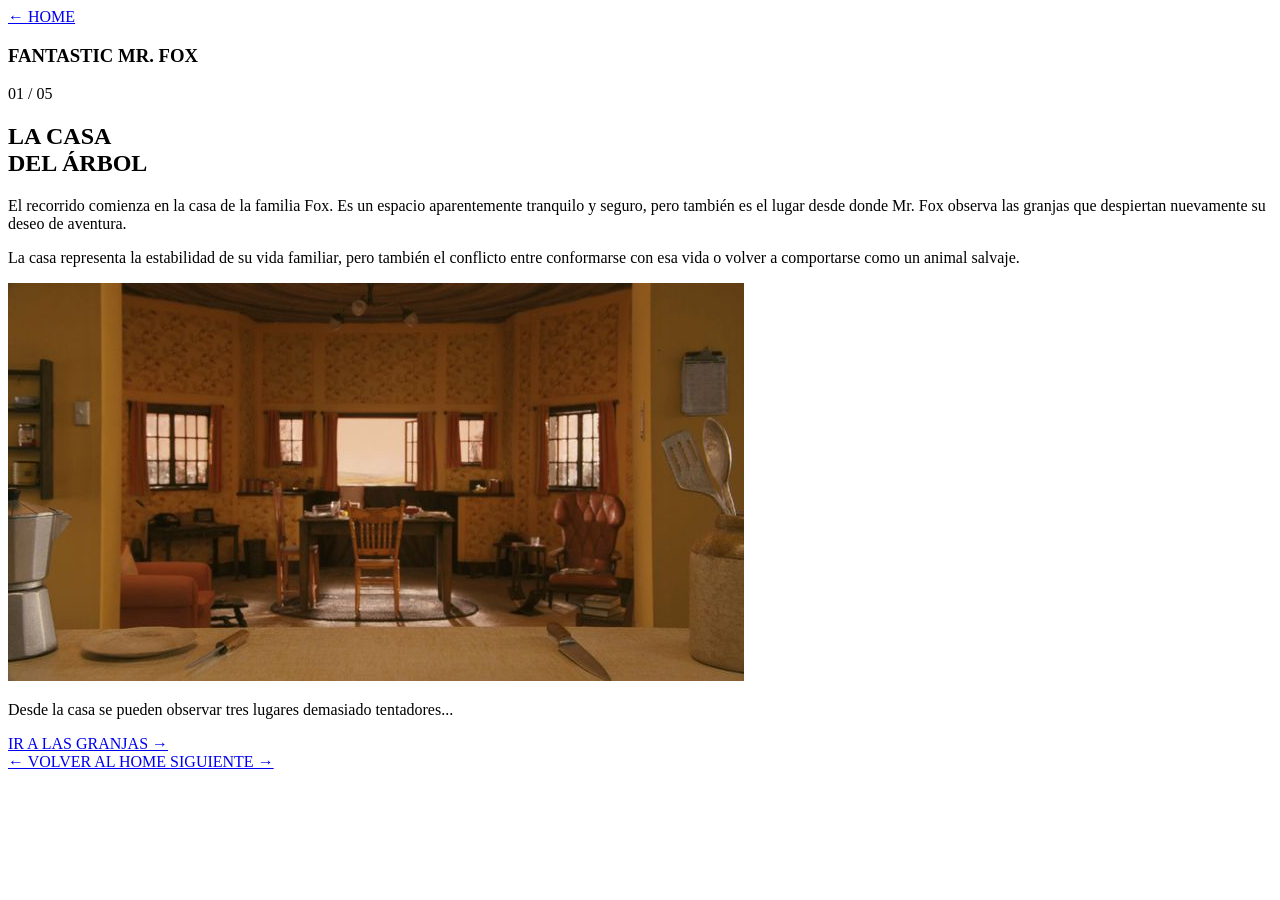
==== casa.html @ f430f0f4 "si" ====
<!DOCTYPE html>
<html lang="es">

<head>
    <meta charset="UTF-8">
    <meta name="viewport" content="width=device-width, initial-scale=1.0">

    <title>Casa del árbol</title>

    <link rel="stylesheet" href="css/style.css">
</head>

<body>

    <header>

        <a class="home" href="index.html">
            ← HOME
        </a>

        <h3>FANTASTIC MR. FOX</h3>

    </header>


    <main>

        <section class="espacio">

            <div class="texto">

                <p class="numero">
                    01 / 05
                </p>

                <h1>
                    LA CASA<br>
                    DEL ÁRBOL
                </h1>

                <p>
                    El recorrido comienza en la casa de la familia Fox.
                    Es un espacio aparentemente tranquilo y seguro,
                    pero también es el lugar desde donde Mr. Fox observa
                    las granjas que despiertan nuevamente su deseo de aventura.
                </p>

                <p>
                    La casa representa la estabilidad de su vida familiar,
                    pero también el conflicto entre conformarse con esa vida
                    o volver a comportarse como un animal salvaje.
                </p>

            </div>


            <div class="imagen-espacio">

                <img src="img/casa.jpg"
                     alt="Casa de Fantastic Mr Fox">

            </div>

        </section>


        <section class="decision">

            <p>
                Desde la casa se pueden observar tres lugares
                demasiado tentadores...
            </p>

            <a class="boton"
               href="granjas.html">

                IR A LAS GRANJAS →

            </a>

        </section>

    </main>


    <nav class="navegacion">

        <a href="index.html">
            ← VOLVER AL HOME
        </a>

        <a href="granjas.html">
            SIGUIENTE →
        </a>

    </nav>

</body>

</html>
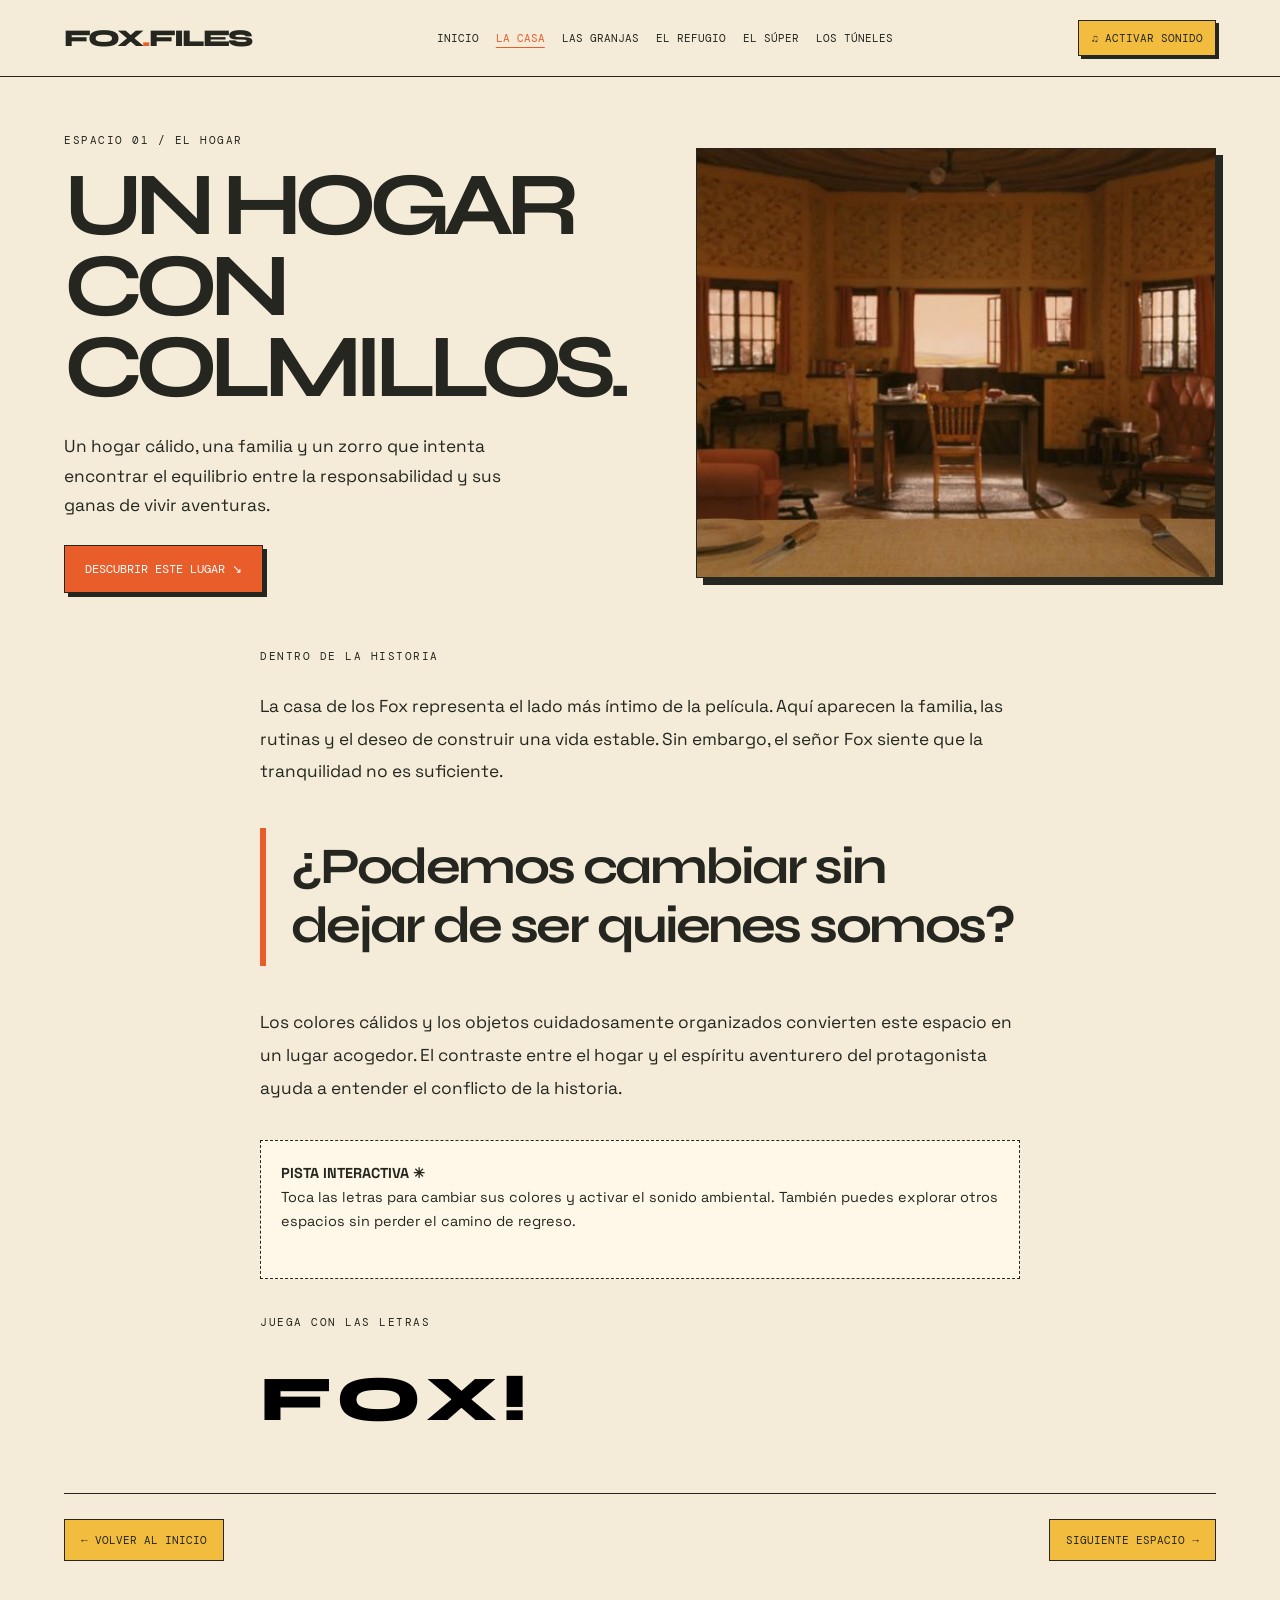
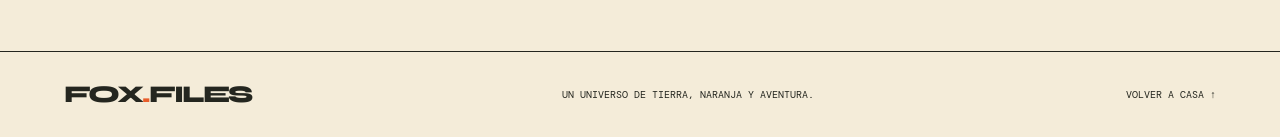
==== commit 66b08511: "nuevo" ====
--- a/casa.html
+++ b/casa.html
@@ -1,100 +1,107 @@
 <!DOCTYPE html>
 <html lang="es">
-
 <head>
     <meta charset="UTF-8">
     <meta name="viewport" content="width=device-width, initial-scale=1.0">
-
-    <title>Casa del árbol</title>
-
-    <link rel="stylesheet" href="css/style.css">
+    <title>La casa — FOX.FILES</title>
+    <link rel="stylesheet" href="css/estilo.css">
 </head>
 
 <body>
+    <header class="navbar">
+        <a href="index.html" class="logo">FOX<span>.</span>FILES</a>
 
-    <header>
+        <nav>
+            <a href="index.html">Inicio</a>
+            <a href="casa.html" class="activo">La casa</a>
+            <a href="granjas.html">Las granjas</a>
+            <a href="refugio.html">El refugio</a>
+            <a href="supermercado.html">El súper</a>
+            <a href="tuneles.html">Los túneles</a>
+        </nav>
 
-        <a class="home" href="index.html">
-            ← HOME
-        </a>
-
-        <h3>FANTASTIC MR. FOX</h3>
-
+        <button class="boton-sonido" id="botonSonido">
+            ♫ ACTIVAR SONIDO
+        </button>
     </header>
 
+    <audio id="musica" src="audio/ambiente.mp3" loop></audio>
 
-    <main>
+    <main class="pagina-espacio">
+        <section class="cabecera-espacio">
+            <div>
+                <p class="etiqueta">ESPACIO 01 / EL HOGAR</p>
 
-        <section class="espacio">
+                <h1>UN HOGAR<br>CON COLMILLOS.</h1>
 
-            <div class="texto">
-
-                <p class="numero">
-                    01 / 05
+                <p class="descripcion">
+                    Un hogar cálido, una familia y un zorro que intenta
+                    encontrar el equilibrio entre la responsabilidad
+                    y sus ganas de vivir aventuras.
                 </p>
 
-                <h1>
-                    LA CASA<br>
-                    DEL ÁRBOL
-                </h1>
-
-                <p>
-                    El recorrido comienza en la casa de la familia Fox.
-                    Es un espacio aparentemente tranquilo y seguro,
-                    pero también es el lugar desde donde Mr. Fox observa
-                    las granjas que despiertan nuevamente su deseo de aventura.
-                </p>
-
-                <p>
-                    La casa representa la estabilidad de su vida familiar,
-                    pero también el conflicto entre conformarse con esa vida
-                    o volver a comportarse como un animal salvaje.
-                </p>
-
+                <a href="#contenido" class="boton-principal">
+                    DESCUBRIR ESTE LUGAR ↘
+                </a>
             </div>
 
+            <div class="imagen-espacio marco">
+                <img src="img/casa.jpg" alt="La casa de los Fox">
+            </div>
+        </section>
 
-            <div class="imagen-espacio">
+        <section id="contenido" class="texto-espacio">
+            <p class="etiqueta">DENTRO DE LA HISTORIA</p>
 
-                <img src="img/casa.jpg"
-                     alt="Casa de Fantastic Mr Fox">
+            <p>
+                La casa de los Fox representa el lado más íntimo de la
+                película. Aquí aparecen la familia, las rutinas y el
+                deseo de construir una vida estable. Sin embargo,
+                el señor Fox siente que la tranquilidad no es suficiente.
+            </p>
 
+            <blockquote class="cita">
+                ¿Podemos cambiar sin dejar de ser quienes somos?
+            </blockquote>
+
+            <p>
+                Los colores cálidos y los objetos cuidadosamente
+                organizados convierten este espacio en un lugar acogedor.
+                El contraste entre el hogar y el espíritu aventurero del
+                protagonista ayuda a entender el conflicto de la historia.
+            </p>
+
+            <div class="nota">
+                <strong>PISTA INTERACTIVA ✳</strong>
+                <p>
+                    Toca las letras para cambiar sus colores y activar
+                    el sonido ambiental. También puedes explorar otros
+                    espacios sin perder el camino de regreso.
+                </p>
             </div>
 
+            <p class="etiqueta">JUEGA CON LAS LETRAS</p>
+
+            <div class="letras-interactivas">
+                <button type="button">F</button>
+                <button type="button">O</button>
+                <button type="button">X</button>
+                <button type="button">!</button>
+            </div>
         </section>
 
-
-        <section class="decision">
-
-            <p>
-                Desde la casa se pueden observar tres lugares
-                demasiado tentadores...
-            </p>
-
-            <a class="boton"
-               href="granjas.html">
-
-                IR A LAS GRANJAS →
-
-            </a>
-
-        </section>
-
+        <nav class="navegacion-espacios">
+            <a href="index.html">← Volver al inicio</a>
+            <a href="granjas.html">Siguiente espacio →</a>
+        </nav>
     </main>
 
+    <footer class="pie">
+        <a href="index.html" class="logo">FOX<span>.</span>FILES</a>
+        <p>Un universo de tierra, naranja y aventura.</p>
+        <a href="index.html">VOLVER A CASA ↑</a>
+    </footer>
 
-    <nav class="navegacion">
-
-        <a href="index.html">
-            ← VOLVER AL HOME
-        </a>
-
-        <a href="granjas.html">
-            SIGUIENTE →
-        </a>
-
-    </nav>
-
+    <script src="js/interacciones.js"></script>
 </body>
-
 </html>
--- a/css/estilo.css
+++ b/css/estilo.css
@@ -0,0 +1,593 @@
+@import url('https://fonts.googleapis.com/css2?family=DM+Mono:wght@400;500&family=Space+Grotesk:wght@400;500;600;700&family=Syne:wght@500;600;700;800&display=swap');
+
+:root {
+    --crema: #f4ecd9;
+    --papel: #fff8e9;
+    --negro: #24261f;
+    --naranja: #e85d2a;
+    --rojo: #b93726;
+    --mostaza: #f2bd3f;
+    --verde: #687a45;
+    --azul: #6b8990;
+}
+
+* {
+    box-sizing: border-box;
+    margin: 0;
+    padding: 0;
+}
+
+html {
+    scroll-behavior: smooth;
+}
+
+body {
+    background: var(--crema);
+    color: var(--negro);
+    font-family: 'Space Grotesk', sans-serif;
+}
+
+a {
+    color: inherit;
+    text-decoration: none;
+}
+
+img {
+    width: 100%;
+    height: 100%;
+    object-fit: cover;
+    display: block;
+}
+
+button {
+    font-family: inherit;
+}
+
+.navbar {
+    display: flex;
+    align-items: center;
+    justify-content: space-between;
+    gap: 20px;
+    flex-wrap: wrap;
+    padding: 20px 5%;
+    border-bottom: 1px solid var(--negro);
+}
+
+.logo {
+    font-family: 'Syne', sans-serif;
+    font-weight: 800;
+    font-size: 1.5rem;
+    letter-spacing: -2px;
+}
+
+.logo span {
+    color: var(--naranja);
+}
+
+.navbar nav {
+    display: flex;
+    flex-wrap: wrap;
+    gap: 17px;
+}
+
+.navbar nav a {
+    font-family: 'DM Mono', monospace;
+    font-size: 0.68rem;
+    text-transform: uppercase;
+    transition: color 0.2s;
+}
+
+.navbar nav a:hover,
+.navbar nav a.activo {
+    color: var(--naranja);
+    text-decoration: underline;
+    text-underline-offset: 5px;
+}
+
+.boton-sonido {
+    background: var(--mostaza);
+    color: var(--negro);
+    border: 1px solid var(--negro);
+    padding: 10px 12px;
+    font-family: 'DM Mono', monospace;
+    font-size: 0.68rem;
+    cursor: pointer;
+    box-shadow: 3px 3px 0 var(--negro);
+}
+
+.boton-sonido:hover {
+    background: var(--naranja);
+    color: white;
+}
+
+.portada {
+    max-width: 1400px;
+    min-height: 680px;
+    padding: 65px 5%;
+    margin: auto;
+    display: grid;
+    grid-template-columns: 1.1fr 0.9fr;
+    align-items: center;
+    gap: 50px;
+}
+
+.etiqueta {
+    font-family: 'DM Mono', monospace;
+    font-size: 0.68rem;
+    letter-spacing: 1.5px;
+    line-height: 1.6;
+    text-transform: uppercase;
+    margin-bottom: 16px;
+}
+
+.titulo-gigante {
+    font-family: 'Syne', sans-serif;
+    font-size: clamp(4rem, 9vw, 8.5rem);
+    font-weight: 800;
+    letter-spacing: -0.105em;
+    line-height: 0.88;
+    margin-bottom: 30px;
+}
+
+.letra {
+    display: inline-block;
+    cursor: pointer;
+    transition: color 0.2s, transform 0.2s;
+}
+
+.letra:nth-child(3n + 1) {
+    color: var(--naranja);
+}
+
+.letra:nth-child(3n + 2) {
+    color: var(--verde);
+}
+
+.letra:nth-child(3n) {
+    color: var(--negro);
+}
+
+.letra:hover,
+.letra.activa {
+    color: var(--azul);
+    transform: translateY(-8px) rotate(-7deg);
+}
+
+.segunda-linea {
+    color: var(--negro);
+    letter-spacing: -0.09em;
+}
+
+.descripcion {
+    font-size: 1.08rem;
+    line-height: 1.7;
+    max-width: 490px;
+    margin-bottom: 25px;
+}
+
+.boton-principal {
+    display: inline-block;
+    background: var(--naranja);
+    color: white;
+    border: 1px solid var(--negro);
+    padding: 15px 20px;
+    font-family: 'DM Mono', monospace;
+    font-size: 0.75rem;
+    box-shadow: 4px 4px 0 var(--negro);
+    transition: transform 0.2s, box-shadow 0.2s;
+}
+
+.boton-principal:hover {
+    transform: translate(3px, 3px);
+    box-shadow: 1px 1px 0 var(--negro);
+}
+
+.instruccion {
+    font-family: 'DM Mono', monospace;
+    font-size: 0.68rem;
+    margin-top: 25px;
+    color: var(--verde);
+}
+
+.marco {
+    border: 1px solid var(--negro);
+    box-shadow: 7px 7px 0 var(--negro);
+}
+
+.portada-imagen {
+    position: relative;
+    height: 500px;
+    background: var(--naranja);
+    overflow: hidden;
+    transform: rotate(1deg);
+}
+
+.portada-imagen img {
+    transition: transform 0.5s;
+}
+
+.portada-imagen:hover img {
+    transform: scale(1.04);
+}
+
+.sello {
+    position: absolute;
+    top: 18px;
+    right: 18px;
+    background: var(--mostaza);
+    border: 1px solid var(--negro);
+    padding: 12px;
+    text-align: center;
+    font-family: 'DM Mono', monospace;
+    font-size: 0.65rem;
+    line-height: 1.5;
+    transform: rotate(5deg);
+}
+
+.texto-imagen {
+    position: absolute;
+    bottom: 15px;
+    left: 15px;
+    background: var(--papel);
+    padding: 10px;
+    font-family: 'DM Mono', monospace;
+    font-size: 0.65rem;
+}
+
+.franja {
+    padding: 17px 0;
+    overflow: hidden;
+    white-space: nowrap;
+    text-align: center;
+    background: var(--mostaza);
+    border-top: 1px solid var(--negro);
+    border-bottom: 1px solid var(--negro);
+    font-family: 'Syne', sans-serif;
+    font-weight: 800;
+    letter-spacing: 2px;
+}
+
+.seccion-espacios {
+    max-width: 1400px;
+    margin: auto;
+    padding: 90px 5%;
+}
+
+.encabezado-seccion {
+    display: flex;
+    align-items: end;
+    justify-content: space-between;
+    gap: 30px;
+    margin-bottom: 35px;
+}
+
+.encabezado-seccion h2,
+.frase-final h2 {
+    font-family: 'Syne', sans-serif;
+    font-size: clamp(3rem, 6vw, 5.5rem);
+    line-height: 0.95;
+    letter-spacing: -0.08em;
+}
+
+.texto-lateral {
+    max-width: 330px;
+    font-size: 0.95rem;
+    line-height: 1.7;
+}
+
+.rejilla {
+    display: grid;
+    grid-template-columns: repeat(3, minmax(0, 1fr));
+    gap: 22px;
+}
+
+.tarjeta {
+    display: flex;
+    flex-direction: column;
+    background: var(--papel);
+    border: 1px solid var(--negro);
+    min-width: 0;
+    transition: transform 0.2s, box-shadow 0.2s;
+}
+
+.tarjeta:hover {
+    transform: translate(-4px, -4px);
+    box-shadow: 5px 5px 0 var(--negro);
+}
+
+.tarjeta-imagen {
+    height: 240px;
+    position: relative;
+    overflow: hidden;
+    background: var(--verde);
+    border-bottom: 1px solid var(--negro);
+}
+
+.tarjeta-imagen img {
+    transition: transform 0.4s;
+}
+
+.tarjeta:hover .tarjeta-imagen img {
+    transform: scale(1.05);
+}
+
+.numero {
+    position: absolute;
+    top: 12px;
+    left: 12px;
+    background: var(--mostaza);
+    border: 1px solid var(--negro);
+    padding: 7px 10px;
+    font-family: 'DM Mono', monospace;
+    font-size: 0.75rem;
+}
+
+.tarjeta-contenido {
+    padding: 22px;
+    flex: 1;
+}
+
+.tarjeta-contenido .etiqueta {
+    color: var(--verde);
+    margin-bottom: 9px;
+}
+
+.tarjeta-contenido h3,
+.tarjeta-final h3 {
+    font-family: 'Syne', sans-serif;
+    font-size: 2rem;
+    letter-spacing: -1.5px;
+    margin-bottom: 12px;
+}
+
+.tarjeta-contenido > p:not(.etiqueta),
+.tarjeta-final > p:not(.etiqueta) {
+    font-size: 0.9rem;
+    line-height: 1.6;
+    margin-bottom: 22px;
+}
+
+.enlace-tarjeta {
+    display: inline-block;
+    padding-bottom: 5px;
+    border-bottom: 1px solid var(--negro);
+    font-family: 'DM Mono', monospace;
+    font-size: 0.7rem;
+}
+
+.enlace-tarjeta:hover {
+    color: var(--naranja);
+    border-color: var(--naranja);
+}
+
+.tarjeta-final {
+    background: var(--verde);
+    color: var(--papel);
+    padding: 28px;
+    justify-content: center;
+    min-height: 300px;
+}
+
+.tarjeta-final .estrella {
+    font-size: 3rem;
+    color: var(--mostaza);
+    margin-bottom: 25px;
+}
+
+.tarjeta-final .enlace-tarjeta {
+    border-color: var(--papel);
+    align-self: flex-start;
+}
+
+.frase-final {
+    background: var(--naranja);
+    color: white;
+    text-align: center;
+    padding: 100px 5%;
+}
+
+.frase-final h2 {
+    margin-bottom: 25px;
+}
+
+.frase-final > p:last-child {
+    max-width: 480px;
+    margin: auto;
+    line-height: 1.7;
+}
+
+.pie {
+    display: flex;
+    justify-content: space-between;
+    align-items: center;
+    flex-wrap: wrap;
+    gap: 20px;
+    padding: 28px 5%;
+    border-top: 1px solid var(--negro);
+}
+
+.pie p,
+.pie > a:last-child {
+    font-family: 'DM Mono', monospace;
+    font-size: 0.65rem;
+    text-transform: uppercase;
+}
+
+.pagina-espacio {
+    max-width: 1400px;
+    padding: 55px 5% 90px;
+    margin: auto;
+}
+
+.cabecera-espacio {
+    display: grid;
+    grid-template-columns: 1fr 0.9fr;
+    align-items: center;
+    gap: 55px;
+    margin-bottom: 55px;
+}
+
+.cabecera-espacio h1 {
+    font-family: 'Syne', sans-serif;
+    font-size: clamp(3.5rem, 7vw, 7rem);
+    line-height: 0.9;
+    letter-spacing: -0.09em;
+    margin-bottom: 25px;
+}
+
+.imagen-espacio {
+    height: 430px;
+    border: 1px solid var(--negro);
+    box-shadow: 7px 7px 0 var(--negro);
+    background: var(--mostaza);
+}
+
+.texto-espacio {
+    max-width: 760px;
+    margin: auto;
+    font-size: 1.08rem;
+    line-height: 1.9;
+}
+
+.texto-espacio p {
+    margin-bottom: 24px;
+}
+
+.cita {
+    font-family: 'Syne', sans-serif;
+    font-size: clamp(1.8rem, 4vw, 3.2rem);
+    font-weight: 700;
+    line-height: 1.15;
+    letter-spacing: -0.05em;
+    border-left: 6px solid var(--naranja);
+    padding: 10px 0 10px 25px;
+    margin: 40px 0;
+}
+
+.nota {
+    padding: 20px;
+    border: 1px dashed var(--negro);
+    background: var(--papel);
+    margin: 35px 0;
+    font-size: 0.9rem;
+    line-height: 1.7;
+}
+
+.letras-interactivas {
+    display: flex;
+    flex-wrap: wrap;
+    gap: 4px;
+    margin: 30px 0;
+}
+
+.letras-interactivas button {
+    border: none;
+    background: transparent;
+    font-family: 'Syne', sans-serif;
+    font-size: clamp(2rem, 6vw, 4rem);
+    font-weight: 800;
+    cursor: pointer;
+    transition: color 0.2s, transform 0.2s;
+}
+
+.letras-interactivas button:hover,
+.letras-interactivas button.activa {
+    color: var(--naranja);
+    transform: translateY(-7px) rotate(-5deg);
+}
+
+.navegacion-espacios {
+    display: flex;
+    justify-content: space-between;
+    gap: 15px;
+    flex-wrap: wrap;
+    border-top: 1px solid var(--negro);
+    padding-top: 25px;
+    margin-top: 55px;
+}
+
+.navegacion-espacios a {
+    padding: 13px 16px;
+    border: 1px solid var(--negro);
+    background: var(--mostaza);
+    font-family: 'DM Mono', monospace;
+    font-size: 0.7rem;
+    text-transform: uppercase;
+}
+
+.navegacion-espacios a:hover {
+    background: var(--naranja);
+    color: white;
+}
+
+@media (max-width: 900px) {
+    .navbar {
+        align-items: flex-start;
+    }
+
+    .navbar nav {
+        order: 3;
+        width: 100%;
+    }
+
+    .portada {
+        grid-template-columns: 1fr;
+        padding-top: 45px;
+    }
+
+    .portada-imagen {
+        height: 400px;
+    }
+
+    .rejilla {
+        grid-template-columns: repeat(2, minmax(0, 1fr));
+    }
+
+    .cabecera-espacio {
+        grid-template-columns: 1fr;
+    }
+}
+
+@media (max-width: 560px) {
+    .navbar nav {
+        gap: 12px;
+    }
+
+    .portada {
+        gap: 35px;
+    }
+
+    .titulo-gigante {
+        font-size: clamp(3.5rem, 16vw, 5.5rem);
+    }
+
+    .portada-imagen {
+        height: 330px;
+    }
+
+    .encabezado-seccion {
+        align-items: flex-start;
+        flex-direction: column;
+    }
+
+    .rejilla {
+        grid-template-columns: 1fr;
+    }
+
+    .tarjeta-imagen {
+        height: 260px;
+    }
+
+    .frase-final {
+        padding: 75px 6%;
+    }
+
+    .pie {
+        align-items: flex-start;
+        flex-direction: column;
+    }
+
+    .imagen-espacio {
+        height: 300px;
+    }
+}
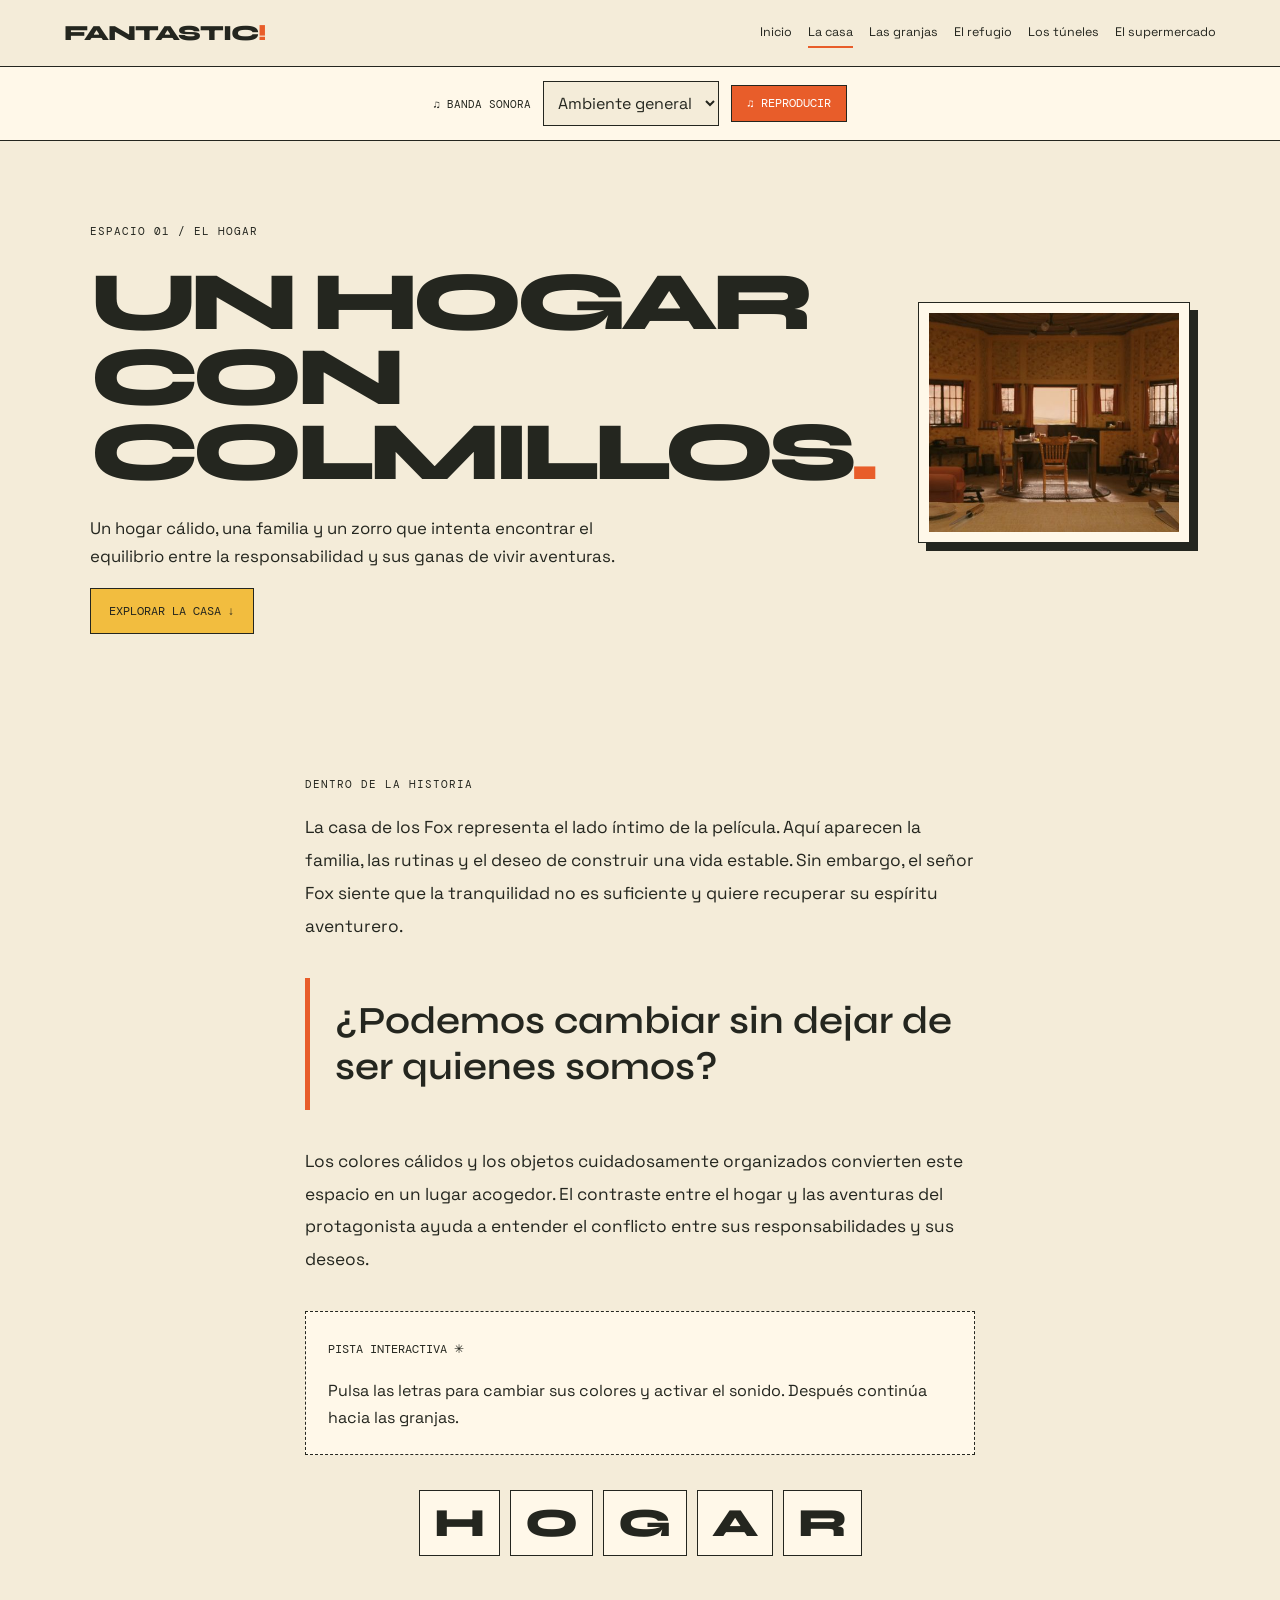
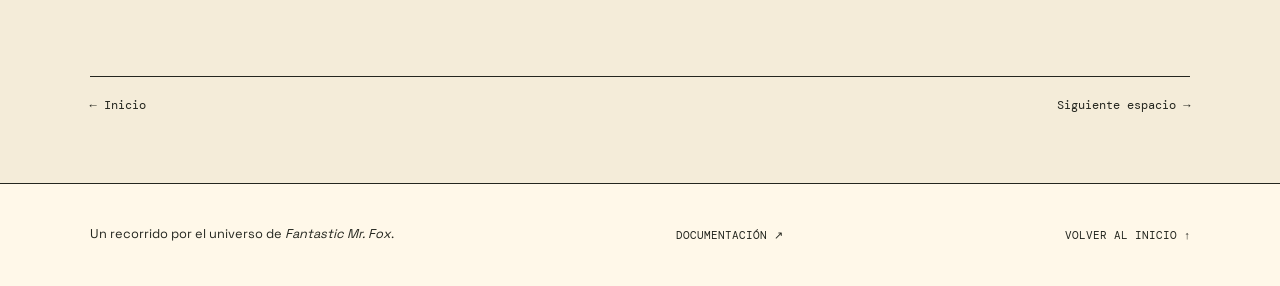
==== commit 07196ea6: "c" ====
--- a/casa.html
+++ b/casa.html
@@ -1,107 +1,101 @@
 <!DOCTYPE html>
 <html lang="es">
 <head>
-    <meta charset="UTF-8">
-    <meta name="viewport" content="width=device-width, initial-scale=1.0">
-    <title>La casa — FOX.FILES</title>
-    <link rel="stylesheet" href="css/estilo.css">
+  <meta charset="UTF-8">
+  <meta name="viewport" content="width=device-width, initial-scale=1">
+  <title>La casa | Fantastic Mr. Fox</title>
+  <link rel="stylesheet" href="css/estilo.css">
 </head>
+<body data-espacio="casa">
 
-<body>
-    <header class="navbar">
-        <a href="index.html" class="logo">FOX<span>.</span>FILES</a>
+<header class="navbar">
+  <a class="logo" href="index.html">FANTASTIC<span>!</span></a>
+  <nav>
+    <a href="index.html">Inicio</a>
+    <a class="activo" href="casa.html">La casa</a>
+    <a href="granjas.html">Las granjas</a>
+    <a href="refugio.html">El refugio</a>
+    <a href="tuneles.html">Los túneles</a>
+    <a href="supermercado.html">El supermercado</a>
+  </nav>
+</header>
 
-        <nav>
-            <a href="index.html">Inicio</a>
-            <a href="casa.html" class="activo">La casa</a>
-            <a href="granjas.html">Las granjas</a>
-            <a href="refugio.html">El refugio</a>
-            <a href="supermercado.html">El súper</a>
-            <a href="tuneles.html">Los túneles</a>
-        </nav>
+<section class="reproductor">
+  <span>♫ BANDA SONORA</span>
+  <select id="selectorCancion">
+    <option value="audio/ambiente.mp3">Ambiente general</option>
+    <option value="audio/casa.mp3">La casa</option>
+    <option value="audio/granjas.mp3">Las granjas</option>
+    <option value="audio/tuneles.mp3">Los túneles</option>
+    <option value="audio/supermercado.mp3">El supermercado</option>
+  </select>
+  <button id="botonSonido" class="boton-sonido">♫ REPRODUCIR</button>
+</section>
 
-        <button class="boton-sonido" id="botonSonido">
-            ♫ ACTIVAR SONIDO
-        </button>
-    </header>
+<audio id="musica" preload="none" loop></audio>
 
-    <audio id="musica" src="audio/ambiente.mp3" loop></audio>
+<main class="pagina-espacio">
+  <section class="cabecera-espacio">
+    <div>
+      <p class="etiqueta">ESPACIO 01 / EL HOGAR</p>
+      <h1>UN HOGAR<br>CON COLMILLOS<span class="acento">.</span></h1>
+      <p class="descripcion">
+        Un hogar cálido, una familia y un zorro que intenta encontrar
+        el equilibrio entre la responsabilidad y sus ganas de vivir aventuras.
+      </p>
+      <a href="#contenido" class="boton-principal">EXPLORAR LA CASA ↓</a>
+    </div>
+    <div class="marco">
+      <img src="img/casa.jpg" alt="La casa de los Fox">
+    </div>
+  </section>
 
-    <main class="pagina-espacio">
-        <section class="cabecera-espacio">
-            <div>
-                <p class="etiqueta">ESPACIO 01 / EL HOGAR</p>
+  <section class="texto-espacio section-wrap" id="contenido">
+    <p class="etiqueta">DENTRO DE LA HISTORIA</p>
+    <p>
+      La casa de los Fox representa el lado íntimo de la película.
+      Aquí aparecen la familia, las rutinas y el deseo de construir
+      una vida estable. Sin embargo, el señor Fox siente que la tranquilidad
+      no es suficiente y quiere recuperar su espíritu aventurero.
+    </p>
 
-                <h1>UN HOGAR<br>CON COLMILLOS.</h1>
+    <blockquote class="cita">
+      ¿Podemos cambiar sin dejar de ser quienes somos?
+    </blockquote>
 
-                <p class="descripcion">
-                    Un hogar cálido, una familia y un zorro que intenta
-                    encontrar el equilibrio entre la responsabilidad
-                    y sus ganas de vivir aventuras.
-                </p>
+    <p>
+      Los colores cálidos y los objetos cuidadosamente organizados
+      convierten este espacio en un lugar acogedor. El contraste entre
+      el hogar y las aventuras del protagonista ayuda a entender el conflicto
+      entre sus responsabilidades y sus deseos.
+    </p>
 
-                <a href="#contenido" class="boton-principal">
-                    DESCUBRIR ESTE LUGAR ↘
-                </a>
-            </div>
+    <div class="nota">
+      <strong>PISTA INTERACTIVA ✳</strong>
+      <p>
+        Pulsa las letras para cambiar sus colores y activar el sonido.
+        Después continúa hacia las granjas.
+      </p>
+    </div>
 
-            <div class="imagen-espacio marco">
-                <img src="img/casa.jpg" alt="La casa de los Fox">
-            </div>
-        </section>
+    <div class="letras-interactivas">
+      <button>H</button><button>O</button><button>G</button><button>A</button><button>R</button>
+    </div>
+  </section>
 
-        <section id="contenido" class="texto-espacio">
-            <p class="etiqueta">DENTRO DE LA HISTORIA</p>
+  <nav class="navegacion-espacios">
+    <a href="index.html">← Inicio</a>
+    <a href="granjas.html">Siguiente espacio →</a>
+  </nav>
+</main>
 
-            <p>
-                La casa de los Fox representa el lado más íntimo de la
-                película. Aquí aparecen la familia, las rutinas y el
-                deseo de construir una vida estable. Sin embargo,
-                el señor Fox siente que la tranquilidad no es suficiente.
-            </p>
+<footer class="pie">
+  <p>Un recorrido por el universo de <em>Fantastic Mr. Fox</em>.</p>
+  <a href="documentos.md">DOCUMENTACIÓN ↗</a>
+  <a href="index.html">VOLVER AL INICIO ↑</a>
+</footer>
 
-            <blockquote class="cita">
-                ¿Podemos cambiar sin dejar de ser quienes somos?
-            </blockquote>
-
-            <p>
-                Los colores cálidos y los objetos cuidadosamente
-                organizados convierten este espacio en un lugar acogedor.
-                El contraste entre el hogar y el espíritu aventurero del
-                protagonista ayuda a entender el conflicto de la historia.
-            </p>
-
-            <div class="nota">
-                <strong>PISTA INTERACTIVA ✳</strong>
-                <p>
-                    Toca las letras para cambiar sus colores y activar
-                    el sonido ambiental. También puedes explorar otros
-                    espacios sin perder el camino de regreso.
-                </p>
-            </div>
-
-            <p class="etiqueta">JUEGA CON LAS LETRAS</p>
-
-            <div class="letras-interactivas">
-                <button type="button">F</button>
-                <button type="button">O</button>
-                <button type="button">X</button>
-                <button type="button">!</button>
-            </div>
-        </section>
-
-        <nav class="navegacion-espacios">
-            <a href="index.html">← Volver al inicio</a>
-            <a href="granjas.html">Siguiente espacio →</a>
-        </nav>
-    </main>
-
-    <footer class="pie">
-        <a href="index.html" class="logo">FOX<span>.</span>FILES</a>
-        <p>Un universo de tierra, naranja y aventura.</p>
-        <a href="index.html">VOLVER A CASA ↑</a>
-    </footer>
-
-    <script src="js/interacciones.js"></script>
+<script src="interacciones.js"></script>
 </body>
 </html>
+
--- a/css/estilo.css
+++ b/css/estilo.css
@@ -1,593 +1,530 @@
 @import url('https://fonts.googleapis.com/css2?family=DM+Mono:wght@400;500&family=Space+Grotesk:wght@400;500;600;700&family=Syne:wght@500;600;700;800&display=swap');
 
 :root {
-    --crema: #f4ecd9;
-    --papel: #fff8e9;
-    --negro: #24261f;
-    --naranja: #e85d2a;
-    --rojo: #b93726;
-    --mostaza: #f2bd3f;
-    --verde: #687a45;
-    --azul: #6b8990;
+  --crema: #f4ecd9;
+  --papel: #fff8e9;
+  --negro: #24261f;
+  --naranja: #e85d2a;
+  --rojo: #b93726;
+  --mostaza: #f2bd3f;
+  --oliva: #687a45;
+  --azul: #6b8990;
 }
 
 * {
-    box-sizing: border-box;
-    margin: 0;
-    padding: 0;
+  box-sizing: border-box;
 }
 
 html {
-    scroll-behavior: smooth;
+  scroll-behavior: smooth;
 }
 
 body {
-    background: var(--crema);
-    color: var(--negro);
-    font-family: 'Space Grotesk', sans-serif;
+  margin: 0;
+  background: var(--crema);
+  color: var(--negro);
+  font-family: "Space Grotesk", sans-serif;
 }
 
 a {
-    color: inherit;
-    text-decoration: none;
+  color: inherit;
+  text-decoration: none;
 }
 
 img {
-    width: 100%;
-    height: 100%;
-    object-fit: cover;
-    display: block;
-}
-
-button {
-    font-family: inherit;
+  display: block;
+  width: 100%;
+  height: auto;
+}
+
+button,
+select {
+  font: inherit;
 }
 
 .navbar {
-    display: flex;
-    align-items: center;
-    justify-content: space-between;
-    gap: 20px;
-    flex-wrap: wrap;
-    padding: 20px 5%;
-    border-bottom: 1px solid var(--negro);
+  display: flex;
+  align-items: center;
+  justify-content: space-between;
+  flex-wrap: wrap;
+  gap: 20px;
+  padding: 18px 5%;
+  border-bottom: 1px solid var(--negro);
 }
 
 .logo {
-    font-family: 'Syne', sans-serif;
-    font-weight: 800;
-    font-size: 1.5rem;
-    letter-spacing: -2px;
-}
-
-.logo span {
-    color: var(--naranja);
+  font-family: "Syne", sans-serif;
+  font-size: 1.35rem;
+  font-weight: 800;
+  letter-spacing: -1px;
+  white-space: nowrap;
+}
+
+.logo span,
+.acento,
+.punto {
+  color: var(--naranja);
 }
 
 .navbar nav {
-    display: flex;
-    flex-wrap: wrap;
-    gap: 17px;
+  display: flex;
+  flex-wrap: wrap;
+  gap: 8px 16px;
 }
 
 .navbar nav a {
-    font-family: 'DM Mono', monospace;
-    font-size: 0.68rem;
-    text-transform: uppercase;
-    transition: color 0.2s;
+  font-size: .78rem;
+  padding: 6px 0;
+  border-bottom: 2px solid transparent;
 }
 
 .navbar nav a:hover,
 .navbar nav a.activo {
-    color: var(--naranja);
-    text-decoration: underline;
-    text-underline-offset: 5px;
+  border-color: var(--naranja);
+}
+
+.reproductor {
+  display: flex;
+  align-items: center;
+  justify-content: center;
+  flex-wrap: wrap;
+  gap: 12px;
+  padding: 14px 5%;
+  background: var(--papel);
+  border-bottom: 1px solid var(--negro);
+}
+
+.reproductor span {
+  font: .7rem "DM Mono", monospace;
+}
+
+.reproductor select {
+  max-width: 100%;
+  padding: 10px;
+  border: 1px solid var(--negro);
+  background: var(--crema);
+  color: var(--negro);
 }
 
 .boton-sonido {
-    background: var(--mostaza);
-    color: var(--negro);
-    border: 1px solid var(--negro);
-    padding: 10px 12px;
-    font-family: 'DM Mono', monospace;
-    font-size: 0.68rem;
-    cursor: pointer;
-    box-shadow: 3px 3px 0 var(--negro);
+  padding: 10px 15px;
+  border: 1px solid var(--negro);
+  background: var(--naranja);
+  color: white;
+  font: .72rem "DM Mono", monospace;
+  cursor: pointer;
 }
 
 .boton-sonido:hover {
-    background: var(--naranja);
-    color: white;
-}
-
-.portada {
-    max-width: 1400px;
-    min-height: 680px;
-    padding: 65px 5%;
-    margin: auto;
-    display: grid;
-    grid-template-columns: 1.1fr 0.9fr;
-    align-items: center;
-    gap: 50px;
-}
-
-.etiqueta {
-    font-family: 'DM Mono', monospace;
-    font-size: 0.68rem;
-    letter-spacing: 1.5px;
-    line-height: 1.6;
-    text-transform: uppercase;
-    margin-bottom: 16px;
-}
-
-.titulo-gigante {
-    font-family: 'Syne', sans-serif;
-    font-size: clamp(4rem, 9vw, 8.5rem);
-    font-weight: 800;
-    letter-spacing: -0.105em;
-    line-height: 0.88;
-    margin-bottom: 30px;
-}
-
-.letra {
-    display: inline-block;
-    cursor: pointer;
-    transition: color 0.2s, transform 0.2s;
-}
-
-.letra:nth-child(3n + 1) {
-    color: var(--naranja);
-}
-
-.letra:nth-child(3n + 2) {
-    color: var(--verde);
-}
-
-.letra:nth-child(3n) {
-    color: var(--negro);
-}
-
-.letra:hover,
-.letra.activa {
-    color: var(--azul);
-    transform: translateY(-8px) rotate(-7deg);
-}
-
-.segunda-linea {
-    color: var(--negro);
-    letter-spacing: -0.09em;
-}
-
+  background: var(--negro);
+}
+
+.hero {
+  padding: 70px 7% 35px;
+  display: grid;
+  grid-template-columns: 1.05fr .95fr;
+  gap: 35px;
+  align-items: center;
+}
+
+.etiqueta,
+.hero-index,
+.video-pie {
+  font: .7rem "DM Mono", monospace;
+  letter-spacing: 1px;
+  line-height: 1.7;
+}
+
+.hero h1 {
+  font: 800 clamp(4rem, 9vw, 8.5rem)/.82 "Syne", sans-serif;
+  letter-spacing: -.085em;
+  margin: 25px 0;
+}
+
+.hero-texto,
 .descripcion {
-    font-size: 1.08rem;
-    line-height: 1.7;
-    max-width: 490px;
-    margin-bottom: 25px;
+  max-width: 530px;
+  font-size: 1.05rem;
+  line-height: 1.7;
 }
 
 .boton-principal {
-    display: inline-block;
-    background: var(--naranja);
-    color: white;
-    border: 1px solid var(--negro);
-    padding: 15px 20px;
-    font-family: 'DM Mono', monospace;
-    font-size: 0.75rem;
-    box-shadow: 4px 4px 0 var(--negro);
-    transition: transform 0.2s, box-shadow 0.2s;
+  display: inline-block;
+  padding: 14px 18px;
+  border: 1px solid var(--negro);
+  background: var(--mostaza);
+  font: .73rem "DM Mono", monospace;
+  transition: .2s;
 }
 
 .boton-principal:hover {
-    transform: translate(3px, 3px);
-    box-shadow: 1px 1px 0 var(--negro);
-}
-
-.instruccion {
-    font-family: 'DM Mono', monospace;
-    font-size: 0.68rem;
-    margin-top: 25px;
-    color: var(--verde);
+  background: var(--naranja);
+  color: white;
+  transform: translateY(-3px);
 }
 
 .marco {
-    border: 1px solid var(--negro);
-    box-shadow: 7px 7px 0 var(--negro);
-}
-
-.portada-imagen {
-    position: relative;
-    height: 500px;
-    background: var(--naranja);
-    overflow: hidden;
-    transform: rotate(1deg);
-}
-
-.portada-imagen img {
-    transition: transform 0.5s;
-}
-
-.portada-imagen:hover img {
-    transform: scale(1.04);
-}
-
-.sello {
-    position: absolute;
-    top: 18px;
-    right: 18px;
-    background: var(--mostaza);
-    border: 1px solid var(--negro);
-    padding: 12px;
-    text-align: center;
-    font-family: 'DM Mono', monospace;
-    font-size: 0.65rem;
-    line-height: 1.5;
-    transform: rotate(5deg);
-}
-
-.texto-imagen {
-    position: absolute;
-    bottom: 15px;
-    left: 15px;
-    background: var(--papel);
-    padding: 10px;
-    font-family: 'DM Mono', monospace;
-    font-size: 0.65rem;
-}
-
-.franja {
-    padding: 17px 0;
-    overflow: hidden;
-    white-space: nowrap;
-    text-align: center;
-    background: var(--mostaza);
-    border-top: 1px solid var(--negro);
-    border-bottom: 1px solid var(--negro);
-    font-family: 'Syne', sans-serif;
-    font-weight: 800;
-    letter-spacing: 2px;
-}
-
-.seccion-espacios {
-    max-width: 1400px;
-    margin: auto;
-    padding: 90px 5%;
-}
-
-.encabezado-seccion {
-    display: flex;
-    align-items: end;
-    justify-content: space-between;
+  padding: 10px;
+  border: 1px solid var(--negro);
+  background: var(--papel);
+  box-shadow: 8px 8px 0 var(--negro);
+}
+
+.hero .marco img {
+  aspect-ratio: 4 / 4.6;
+  object-fit: cover;
+}
+
+.hero-index {
+  grid-column: 1 / -1;
+  padding-top: 16px;
+  border-top: 1px solid var(--negro);
+}
+
+.section-wrap {
+  padding: 65px 7%;
+}
+
+.section-wrap h2,
+.section-heading h2,
+.letras-area h2 {
+  font: 800 clamp(2.7rem, 6vw, 5.2rem)/.95 "Syne", sans-serif;
+  letter-spacing: -.06em;
+  margin: 20px 0;
+}
+
+.intro-text {
+  max-width: 650px;
+  font-size: 1.1rem;
+  line-height: 1.8;
+}
+
+.section-heading {
+  display: flex;
+  align-items: end;
+  justify-content: space-between;
+  gap: 20px;
+  margin-bottom: 28px;
+}
+
+.cards {
+  display: grid;
+  grid-template-columns: repeat(3, minmax(0, 1fr));
+  gap: 22px;
+}
+
+.card {
+  display: block;
+  min-width: 0;
+  padding: 10px;
+  border: 1px solid var(--negro);
+  background: var(--papel);
+  transition: transform .2s, box-shadow .2s;
+}
+
+.card:hover {
+  transform: translateY(-6px) rotate(-.5deg);
+  box-shadow: 6px 6px 0 var(--negro);
+}
+
+.card img {
+  aspect-ratio: 1.2;
+  object-fit: cover;
+  background: #d4c6a9;
+}
+
+.card small {
+  display: block;
+  margin-top: 16px;
+  font: .68rem "DM Mono", monospace;
+  letter-spacing: 1px;
+}
+
+.card h3 {
+  font: 700 1.7rem "Syne", sans-serif;
+  margin: 8px 0 12px;
+}
+
+.letras-area {
+  text-align: center;
+  background: var(--mostaza);
+  padding: 65px 7%;
+}
+
+.letras-area > p:not(.etiqueta) {
+  line-height: 1.7;
+}
+
+.letras-interactivas {
+  display: flex;
+  justify-content: center;
+  flex-wrap: wrap;
+  gap: 10px;
+  margin: 25px 0;
+}
+
+.letras-interactivas button {
+  min-width: 66px;
+  padding: 8px 14px;
+  border: 1px solid var(--negro);
+  background: var(--papel);
+  color: var(--negro);
+  font: 800 2.5rem "Syne", sans-serif;
+  cursor: pointer;
+  transition: transform .15s, color .2s;
+}
+
+.letras-interactivas button:hover {
+  transform: rotate(-5deg) scale(1.08);
+}
+
+.pagina-espacio {
+  padding-top: 35px;
+}
+
+.cabecera-espacio {
+  padding: 35px 7% 65px;
+  display: grid;
+  grid-template-columns: 1fr 1fr;
+  align-items: center;
+  gap: 45px;
+}
+
+.cabecera-espacio h1 {
+  font: 800 clamp(3.2rem, 6.5vw, 6.4rem)/.9 "Syne", sans-serif;
+  letter-spacing: -.075em;
+  margin: 24px 0;
+}
+
+.cabecera-espacio .marco img {
+  aspect-ratio: 4 / 3.5;
+  object-fit: cover;
+}
+
+.texto-espacio {
+  max-width: 850px;
+  margin: 0 auto;
+}
+
+.texto-espacio > p:not(.etiqueta) {
+  font-size: 1.08rem;
+  line-height: 1.9;
+}
+
+.cita {
+  margin: 35px 0;
+  padding: 20px 0 20px 25px;
+  border-left: 5px solid var(--naranja);
+  font: 600 clamp(1.5rem, 3vw, 2.4rem)/1.2 "Syne", sans-serif;
+}
+
+.nota {
+  margin: 35px 0;
+  padding: 22px;
+  border: 1px dashed var(--negro);
+  background: var(--papel);
+  line-height: 1.7;
+}
+
+.nota p {
+  margin-bottom: 0;
+}
+
+.nota strong {
+  font: .75rem "DM Mono", monospace;
+}
+
+.navegacion-espacios {
+  display: flex;
+  justify-content: space-between;
+  flex-wrap: wrap;
+  gap: 15px;
+  margin: 30px 7% 70px;
+  padding-top: 20px;
+  border-top: 1px solid var(--negro);
+}
+
+.navegacion-espacios a {
+  font: .75rem "DM Mono", monospace;
+}
+
+.navegacion-espacios a:hover {
+  color: var(--naranja);
+}
+
+/* VIDEO DE LAS GRANJAS */
+
+.video-seccion {
+  max-width: 1000px;
+  margin: 0 auto 55px;
+  padding: 30px 5%;
+}
+
+.video-seccion h2 {
+  font: 800 clamp(2.5rem, 5vw, 4.5rem)/.95 "Syne", sans-serif;
+  letter-spacing: -.06em;
+  margin: 20px 0;
+}
+
+.video-seccion > p:not(.etiqueta):not(.video-pie) {
+  line-height: 1.7;
+  max-width: 700px;
+}
+
+.video-marco {
+  padding: 10px;
+  border: 1px solid var(--negro);
+  background: var(--papel);
+  box-shadow: 7px 7px 0 var(--negro);
+}
+
+.video-granjas {
+  display: block;
+  width: 100%;
+  max-height: 560px;
+  height: auto;
+  background: var(--negro);
+}
+
+.video-pie {
+  margin-top: 18px;
+  line-height: 1.7;
+}
+
+.granjeros-grid {
+  display: grid;
+  grid-template-columns: repeat(3, minmax(0, 1fr));
+  gap: 18px;
+  margin-top: 30px;
+}
+
+.granjero {
+  padding: 22px;
+  background: var(--papel);
+  border: 1px solid var(--negro);
+  transition: transform .2s;
+}
+
+.granjero:hover {
+  transform: translateY(-5px);
+}
+
+.granjero small {
+  font: .75rem "DM Mono", monospace;
+}
+
+.granjero h3 {
+  font: 700 1.6rem "Syne", sans-serif;
+  margin: 15px 0 12px;
+}
+
+.granjero p {
+  font-size: .9rem;
+  line-height: 1.7;
+  margin-bottom: 0;
+}
+
+/* PIE DE PÁGINA SIN FOX.FILES */
+
+.pie {
+  display: flex;
+  align-items: center;
+  justify-content: space-between;
+  flex-wrap: wrap;
+  gap: 18px;
+  padding: 28px 7%;
+  border-top: 1px solid var(--negro);
+  background: var(--papel);
+}
+
+.pie p {
+  font-size: .8rem;
+  line-height: 1.6;
+}
+
+.pie a {
+  font: .7rem "DM Mono", monospace;
+}
+
+.pie a:hover {
+  color: var(--naranja);
+}
+
+/* DISEÑO PARA TABLET Y CELULAR */
+
+@media (max-width: 900px) {
+  .hero,
+  .cabecera-espacio {
+    grid-template-columns: 1fr;
+  }
+
+  .hero {
+    padding-top: 45px;
+  }
+
+  .cards {
+    grid-template-columns: repeat(2, minmax(0, 1fr));
+  }
+}
+
+@media (max-width: 600px) {
+  .navbar {
+    align-items: flex-start;
+    flex-direction: column;
+  }
+
+  .navbar nav {
+    gap: 5px 12px;
+  }
+
+  .navbar nav a {
+    font-size: .72rem;
+  }
+
+  .hero h1 {
+    font-size: clamp(3.5rem, 17vw, 5.5rem);
+  }
+
+  .section-wrap {
+    padding: 48px 6%;
+  }
+
+  .cards,
+  .granjeros-grid {
+    grid-template-columns: 1fr;
+  }
+
+  .section-heading {
+    align-items: flex-start;
+    flex-direction: column;
+  }
+
+  .cabecera-espacio {
+    padding: 25px 6% 45px;
     gap: 30px;
-    margin-bottom: 35px;
-}
-
-.encabezado-seccion h2,
-.frase-final h2 {
-    font-family: 'Syne', sans-serif;
-    font-size: clamp(3rem, 6vw, 5.5rem);
-    line-height: 0.95;
-    letter-spacing: -0.08em;
-}
-
-.texto-lateral {
-    max-width: 330px;
-    font-size: 0.95rem;
-    line-height: 1.7;
-}
-
-.rejilla {
-    display: grid;
-    grid-template-columns: repeat(3, minmax(0, 1fr));
-    gap: 22px;
-}
-
-.tarjeta {
-    display: flex;
+  }
+
+  .cabecera-espacio h1 {
+    font-size: clamp(3rem, 14vw, 5rem);
+  }
+
+  .reproductor {
+    align-items: stretch;
     flex-direction: column;
-    background: var(--papel);
-    border: 1px solid var(--negro);
-    min-width: 0;
-    transition: transform 0.2s, box-shadow 0.2s;
-}
-
-.tarjeta:hover {
-    transform: translate(-4px, -4px);
-    box-shadow: 5px 5px 0 var(--negro);
-}
-
-.tarjeta-imagen {
-    height: 240px;
-    position: relative;
-    overflow: hidden;
-    background: var(--verde);
-    border-bottom: 1px solid var(--negro);
-}
-
-.tarjeta-imagen img {
-    transition: transform 0.4s;
-}
-
-.tarjeta:hover .tarjeta-imagen img {
-    transform: scale(1.05);
-}
-
-.numero {
-    position: absolute;
-    top: 12px;
-    left: 12px;
-    background: var(--mostaza);
-    border: 1px solid var(--negro);
-    padding: 7px 10px;
-    font-family: 'DM Mono', monospace;
-    font-size: 0.75rem;
-}
-
-.tarjeta-contenido {
-    padding: 22px;
-    flex: 1;
-}
-
-.tarjeta-contenido .etiqueta {
-    color: var(--verde);
-    margin-bottom: 9px;
-}
-
-.tarjeta-contenido h3,
-.tarjeta-final h3 {
-    font-family: 'Syne', sans-serif;
-    font-size: 2rem;
-    letter-spacing: -1.5px;
-    margin-bottom: 12px;
-}
-
-.tarjeta-contenido > p:not(.etiqueta),
-.tarjeta-final > p:not(.etiqueta) {
-    font-size: 0.9rem;
-    line-height: 1.6;
-    margin-bottom: 22px;
-}
-
-.enlace-tarjeta {
-    display: inline-block;
-    padding-bottom: 5px;
-    border-bottom: 1px solid var(--negro);
-    font-family: 'DM Mono', monospace;
-    font-size: 0.7rem;
-}
-
-.enlace-tarjeta:hover {
-    color: var(--naranja);
-    border-color: var(--naranja);
-}
-
-.tarjeta-final {
-    background: var(--verde);
-    color: var(--papel);
-    padding: 28px;
-    justify-content: center;
-    min-height: 300px;
-}
-
-.tarjeta-final .estrella {
-    font-size: 3rem;
-    color: var(--mostaza);
-    margin-bottom: 25px;
-}
-
-.tarjeta-final .enlace-tarjeta {
-    border-color: var(--papel);
-    align-self: flex-start;
-}
-
-.frase-final {
-    background: var(--naranja);
-    color: white;
-    text-align: center;
-    padding: 100px 5%;
-}
-
-.frase-final h2 {
-    margin-bottom: 25px;
-}
-
-.frase-final > p:last-child {
-    max-width: 480px;
-    margin: auto;
-    line-height: 1.7;
-}
-
-.pie {
-    display: flex;
-    justify-content: space-between;
-    align-items: center;
-    flex-wrap: wrap;
-    gap: 20px;
-    padding: 28px 5%;
-    border-top: 1px solid var(--negro);
-}
-
-.pie p,
-.pie > a:last-child {
-    font-family: 'DM Mono', monospace;
-    font-size: 0.65rem;
-    text-transform: uppercase;
-}
-
-.pagina-espacio {
-    max-width: 1400px;
-    padding: 55px 5% 90px;
-    margin: auto;
-}
-
-.cabecera-espacio {
-    display: grid;
-    grid-template-columns: 1fr 0.9fr;
-    align-items: center;
-    gap: 55px;
-    margin-bottom: 55px;
-}
-
-.cabecera-espacio h1 {
-    font-family: 'Syne', sans-serif;
-    font-size: clamp(3.5rem, 7vw, 7rem);
-    line-height: 0.9;
-    letter-spacing: -0.09em;
-    margin-bottom: 25px;
-}
-
-.imagen-espacio {
-    height: 430px;
-    border: 1px solid var(--negro);
-    box-shadow: 7px 7px 0 var(--negro);
-    background: var(--mostaza);
-}
-
-.texto-espacio {
-    max-width: 760px;
-    margin: auto;
-    font-size: 1.08rem;
-    line-height: 1.9;
-}
-
-.texto-espacio p {
-    margin-bottom: 24px;
-}
-
-.cita {
-    font-family: 'Syne', sans-serif;
-    font-size: clamp(1.8rem, 4vw, 3.2rem);
-    font-weight: 700;
-    line-height: 1.15;
-    letter-spacing: -0.05em;
-    border-left: 6px solid var(--naranja);
-    padding: 10px 0 10px 25px;
-    margin: 40px 0;
-}
-
-.nota {
-    padding: 20px;
-    border: 1px dashed var(--negro);
-    background: var(--papel);
-    margin: 35px 0;
-    font-size: 0.9rem;
-    line-height: 1.7;
-}
-
-.letras-interactivas {
-    display: flex;
-    flex-wrap: wrap;
-    gap: 4px;
-    margin: 30px 0;
-}
-
-.letras-interactivas button {
-    border: none;
-    background: transparent;
-    font-family: 'Syne', sans-serif;
-    font-size: clamp(2rem, 6vw, 4rem);
-    font-weight: 800;
-    cursor: pointer;
-    transition: color 0.2s, transform 0.2s;
-}
-
-.letras-interactivas button:hover,
-.letras-interactivas button.activa {
-    color: var(--naranja);
-    transform: translateY(-7px) rotate(-5deg);
-}
-
-.navegacion-espacios {
-    display: flex;
-    justify-content: space-between;
-    gap: 15px;
-    flex-wrap: wrap;
-    border-top: 1px solid var(--negro);
-    padding-top: 25px;
-    margin-top: 55px;
-}
-
-.navegacion-espacios a {
-    padding: 13px 16px;
-    border: 1px solid var(--negro);
-    background: var(--mostaza);
-    font-family: 'DM Mono', monospace;
-    font-size: 0.7rem;
-    text-transform: uppercase;
-}
-
-.navegacion-espacios a:hover {
-    background: var(--naranja);
-    color: white;
-}
-
-@media (max-width: 900px) {
-    .navbar {
-        align-items: flex-start;
-    }
-
-    .navbar nav {
-        order: 3;
-        width: 100%;
-    }
-
-    .portada {
-        grid-template-columns: 1fr;
-        padding-top: 45px;
-    }
-
-    .portada-imagen {
-        height: 400px;
-    }
-
-    .rejilla {
-        grid-template-columns: repeat(2, minmax(0, 1fr));
-    }
-
-    .cabecera-espacio {
-        grid-template-columns: 1fr;
-    }
-}
-
-@media (max-width: 560px) {
-    .navbar nav {
-        gap: 12px;
-    }
-
-    .portada {
-        gap: 35px;
-    }
-
-    .titulo-gigante {
-        font-size: clamp(3.5rem, 16vw, 5.5rem);
-    }
-
-    .portada-imagen {
-        height: 330px;
-    }
-
-    .encabezado-seccion {
-        align-items: flex-start;
-        flex-direction: column;
-    }
-
-    .rejilla {
-        grid-template-columns: 1fr;
-    }
-
-    .tarjeta-imagen {
-        height: 260px;
-    }
-
-    .frase-final {
-        padding: 75px 6%;
-    }
-
-    .pie {
-        align-items: flex-start;
-        flex-direction: column;
-    }
-
-    .imagen-espacio {
-        height: 300px;
-    }
-}+  }
+
+  .reproductor select,
+  .reproductor button {
+    width: 100%;
+  }
+
+  .navegacion-espacios {
+    margin-left: 6%;
+    margin-right: 6%;
+  }
+
+  .pie {
+    align-items: flex-start;
+    flex-direction: column;
+  }
+}
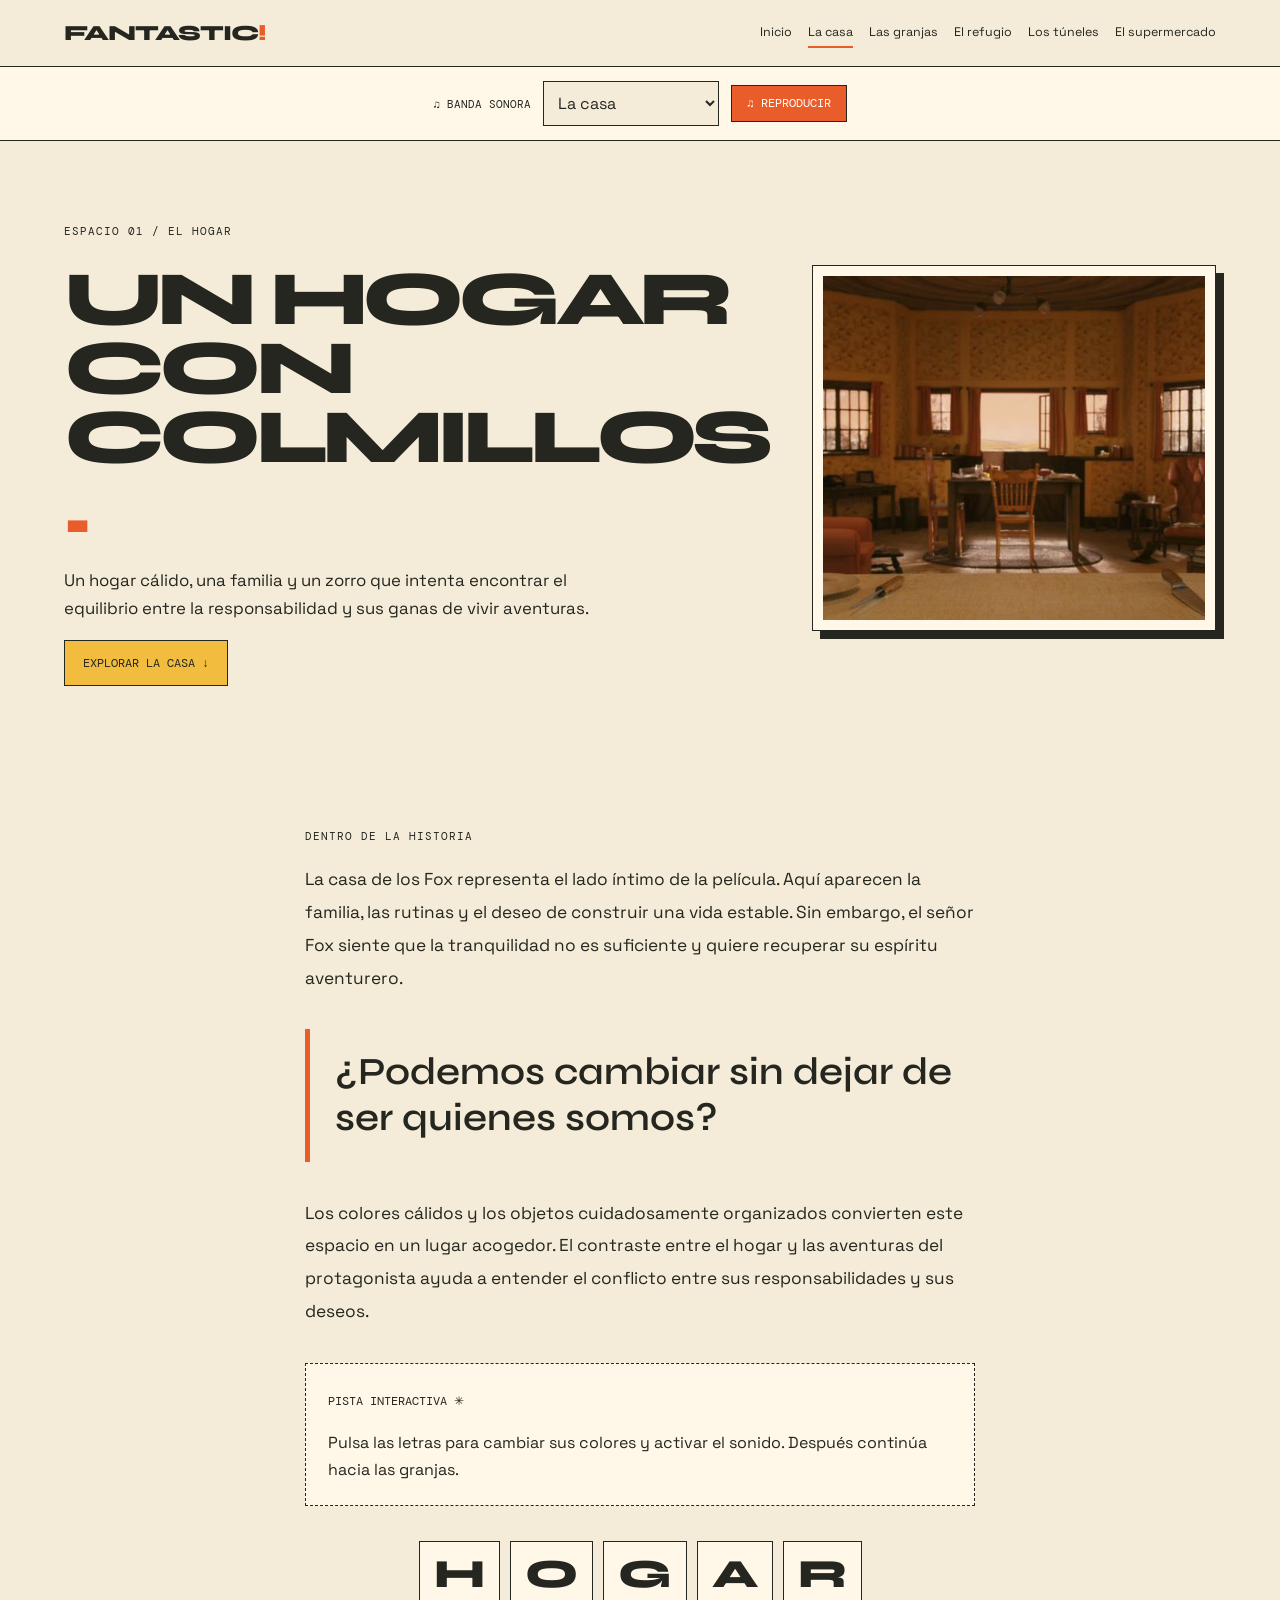
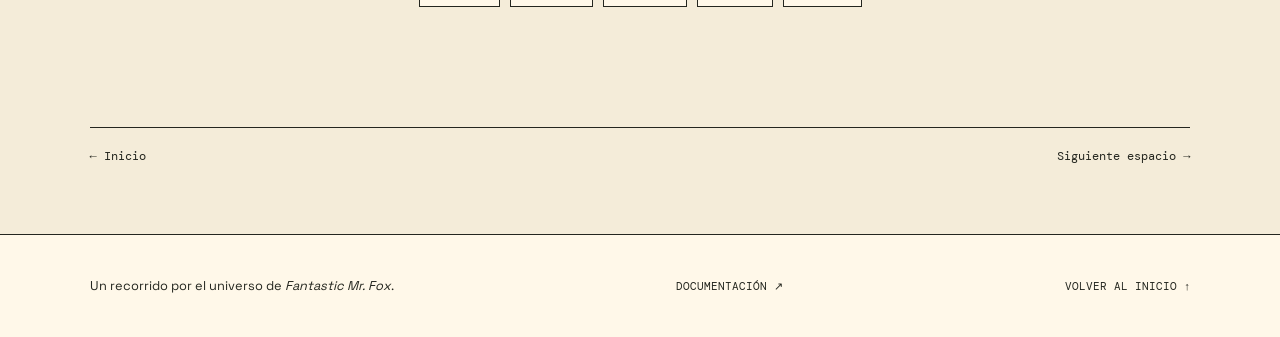
==== commit 8ef28614: "nuevo2" ====
--- a/casa.html
+++ b/casa.html
@@ -1,100 +1,80 @@
 <!DOCTYPE html>
 <html lang="es">
 <head>
-  <meta charset="UTF-8">
-  <meta name="viewport" content="width=device-width, initial-scale=1">
-  <title>La casa | Fantastic Mr. Fox</title>
-  <link rel="stylesheet" href="css/estilo.css">
+<meta charset="UTF-8">
+<meta name="viewport" content="width=device-width, initial-scale=1">
+<title>La casa | Fantastic Mr. Fox</title>
+<link rel="stylesheet" href="css/estilo.css">
 </head>
 <body data-espacio="casa">
-
 <header class="navbar">
-  <a class="logo" href="index.html">FANTASTIC<span>!</span></a>
-  <nav>
-    <a href="index.html">Inicio</a>
-    <a class="activo" href="casa.html">La casa</a>
-    <a href="granjas.html">Las granjas</a>
-    <a href="refugio.html">El refugio</a>
-    <a href="tuneles.html">Los túneles</a>
-    <a href="supermercado.html">El supermercado</a>
-  </nav>
+<a class="logo" href="index.html">FANTASTIC<span>!</span></a>
+<nav>
+ <a href="index.html">Inicio</a>
+ <a class="activo" href="casa.html">La casa</a>
+ <a href="granjas.html">Las granjas</a>
+ <a href="refugio.html">El refugio</a>
+ <a href="tuneles.html">Los túneles</a>
+ <a href="supermercado.html">El supermercado</a>
+</nav>
 </header>
-
 <section class="reproductor">
-  <span>♫ BANDA SONORA</span>
-  <select id="selectorCancion">
-    <option value="audio/ambiente.mp3">Ambiente general</option>
-    <option value="audio/casa.mp3">La casa</option>
-    <option value="audio/granjas.mp3">Las granjas</option>
-    <option value="audio/tuneles.mp3">Los túneles</option>
-    <option value="audio/supermercado.mp3">El supermercado</option>
-  </select>
-  <button id="botonSonido" class="boton-sonido">♫ REPRODUCIR</button>
+<span>♫ BANDA SONORA</span>
+<select id="selectorCancion">
+ <option value="audio/ambiente.mp3">Ambiente general</option>
+ <option value="audio/casa.mp3">La casa</option>
+ <option value="audio/granjas.mp3">Las granjas</option>
+ <option value="audio/tuneles.mp3">Los túneles</option>
+ <option value="audio/supermercado.mp3">El supermercado</option>
+</select>
+<button id="botonSonido" class="boton-sonido">♫ REPRODUCIR</button>
 </section>
-
-<audio id="musica" preload="none" loop></audio>
-
+<audio id="musica" preload="auto" loop></audio>
 <main class="pagina-espacio">
-  <section class="cabecera-espacio">
-    <div>
-      <p class="etiqueta">ESPACIO 01 / EL HOGAR</p>
-      <h1>UN HOGAR<br>CON COLMILLOS<span class="acento">.</span></h1>
-      <p class="descripcion">
-        Un hogar cálido, una familia y un zorro que intenta encontrar
-        el equilibrio entre la responsabilidad y sus ganas de vivir aventuras.
-      </p>
-      <a href="#contenido" class="boton-principal">EXPLORAR LA CASA ↓</a>
-    </div>
-    <div class="marco">
-      <img src="img/casa.jpg" alt="La casa de los Fox">
-    </div>
-  </section>
-
-  <section class="texto-espacio section-wrap" id="contenido">
-    <p class="etiqueta">DENTRO DE LA HISTORIA</p>
-    <p>
-      La casa de los Fox representa el lado íntimo de la película.
-      Aquí aparecen la familia, las rutinas y el deseo de construir
-      una vida estable. Sin embargo, el señor Fox siente que la tranquilidad
-      no es suficiente y quiere recuperar su espíritu aventurero.
-    </p>
-
-    <blockquote class="cita">
-      ¿Podemos cambiar sin dejar de ser quienes somos?
-    </blockquote>
-
-    <p>
-      Los colores cálidos y los objetos cuidadosamente organizados
-      convierten este espacio en un lugar acogedor. El contraste entre
-      el hogar y las aventuras del protagonista ayuda a entender el conflicto
-      entre sus responsabilidades y sus deseos.
-    </p>
-
-    <div class="nota">
-      <strong>PISTA INTERACTIVA ✳</strong>
-      <p>
-        Pulsa las letras para cambiar sus colores y activar el sonido.
-        Después continúa hacia las granjas.
-      </p>
-    </div>
-
-    <div class="letras-interactivas">
-      <button>H</button><button>O</button><button>G</button><button>A</button><button>R</button>
-    </div>
-  </section>
-
-  <nav class="navegacion-espacios">
-    <a href="index.html">← Inicio</a>
-    <a href="granjas.html">Siguiente espacio →</a>
-  </nav>
+<section class="cabecera-espacio">
+ <div>
+ <p class="etiqueta">ESPACIO 01 / EL HOGAR</p>
+ <h1>UN HOGAR<br>CON COLMILLOS<span class="acento">.</span></h1>
+ <p class="descripcion">
+ Un hogar cálido, una familia y un zorro que intenta encontrar el equilibrio entre la responsabilidad y sus ganas de vivir aventuras.
+ </p>
+ <a href="#contenido" class="boton-principal">EXPLORAR LA CASA ↓</a>
+ </div>
+ <div class="marco">
+ <img src="img/casa.jpg" alt="La casa de los Fox">
+ </div>
+</section>
+<section class="texto-espacio section-wrap" id="contenido">
+ <p class="etiqueta">DENTRO DE LA HISTORIA</p>
+ <p>
+ La casa de los Fox representa el lado íntimo de la película. Aquí aparecen la familia, las rutinas y el deseo de construir una vida estable. Sin embargo, el señor Fox siente que la tranquilidad no es suficiente y quiere recuperar su espíritu aventurero.
+ </p>
+ <blockquote class="cita">
+ ¿Podemos cambiar sin dejar de ser quienes somos?
+ </blockquote>
+ <p>
+ Los colores cálidos y los objetos cuidadosamente organizados convierten este espacio en un lugar acogedor. El contraste entre el hogar y las aventuras del protagonista ayuda a entender el conflicto entre sus responsabilidades y sus deseos.
+ </p>
+ <div class="nota">
+ <strong>PISTA INTERACTIVA ✳</strong>
+ <p>
+ Pulsa las letras para cambiar sus colores y activar el sonido. Después continúa hacia las granjas.
+ </p>
+ </div>
+ <div class="letras-interactivas">
+ <button>H</button><button>O</button><button>G</button><button>A</button><button>R</button>
+</div>
+</section>
+<nav class="navegacion-espacios">
+ <a href="index.html">← Inicio</a>
+ <a href="granjas.html">Siguiente espacio →</a>
+</nav>
 </main>
-
 <footer class="pie">
-  <p>Un recorrido por el universo de <em>Fantastic Mr. Fox</em>.</p>
-  <a href="documentos.md">DOCUMENTACIÓN ↗</a>
-  <a href="index.html">VOLVER AL INICIO ↑</a>
+<p>Un recorrido por el universo de <em>Fantastic Mr. Fox</em>.</p>
+<a href="documentos.md">DOCUMENTACIÓN ↗</a>
+<a href="index.html">VOLVER AL INICIO ↑</a>
 </footer>
-
 <script src="interacciones.js"></script>
 </body>
 </html>
--- a/css/estilo.css
+++ b/css/estilo.css
@@ -119,11 +119,12 @@
   background: var(--negro);
 }
 
+/* ---------- INICIO ---------- */
 .hero {
-  padding: 70px 7% 35px;
+  padding: 60px 5% 35px;
   display: grid;
-  grid-template-columns: 1.05fr .95fr;
-  gap: 35px;
+  grid-template-columns: 1fr 1.1fr;
+  gap: 40px;
   align-items: center;
 }
 
@@ -136,7 +137,7 @@
 }
 
 .hero h1 {
-  font: 800 clamp(4rem, 9vw, 8.5rem)/.82 "Syne", sans-serif;
+  font: 800 clamp(4rem, 8vw, 7.5rem)/.82 "Syne", sans-serif;
   letter-spacing: -.085em;
   margin: 25px 0;
 }
@@ -170,8 +171,20 @@
   box-shadow: 8px 8px 0 var(--negro);
 }
 
+/* La foto es clicable: activa la música */
+.marco {
+  cursor: pointer;
+  transition: transform .15s, box-shadow .15s;
+}
+
+.marco:active {
+  transform: translate(4px, 4px);
+  box-shadow: 4px 4px 0 var(--negro);
+}
+
+/* Imagen grande de portada */
 .hero .marco img {
-  aspect-ratio: 4 / 4.6;
+  aspect-ratio: 4 / 5;
   object-fit: cover;
 }
 
@@ -207,19 +220,24 @@
   margin-bottom: 28px;
 }
 
+/* Tarjetas más grandes: 2 columnas, la última ocupa todo el ancho */
 .cards {
   display: grid;
-  grid-template-columns: repeat(3, minmax(0, 1fr));
-  gap: 22px;
+  grid-template-columns: repeat(2, minmax(0, 1fr));
+  gap: 28px;
 }
 
 .card {
   display: block;
   min-width: 0;
-  padding: 10px;
+  padding: 12px;
   border: 1px solid var(--negro);
   background: var(--papel);
   transition: transform .2s, box-shadow .2s;
+}
+
+.card:last-child {
+  grid-column: 1 / -1;
 }
 
 .card:hover {
@@ -228,9 +246,13 @@
 }
 
 .card img {
-  aspect-ratio: 1.2;
+  aspect-ratio: 4 / 3;
   object-fit: cover;
   background: #d4c6a9;
+}
+
+.card:last-child img {
+  aspect-ratio: 21 / 9;
 }
 
 .card small {
@@ -245,6 +267,7 @@
   margin: 8px 0 12px;
 }
 
+/* ---------- LETRAS INTERACTIVAS ---------- */
 .letras-area {
   text-align: center;
   background: var(--mostaza);
@@ -271,33 +294,60 @@
   color: var(--negro);
   font: 800 2.5rem "Syne", sans-serif;
   cursor: pointer;
-  transition: transform .15s, color .2s;
+  transition: transform .15s, color .4s ease;
 }
 
 .letras-interactivas button:hover {
   transform: rotate(-5deg) scale(1.08);
 }
 
+/* Movimiento sutil al tocar una letra */
+.letras-interactivas button.mueve,
+.letra-titulo.mueve {
+  animation: movimientoSutil .6s ease-in-out;
+}
+
+@keyframes movimientoSutil {
+  0%   { transform: translateY(0) rotate(0deg); }
+  30%  { transform: translateY(-6px) rotate(-3deg); }
+  65%  { transform: translateY(1px) rotate(2deg); }
+  100% { transform: translateY(0) rotate(0deg); }
+}
+
+/* Letras de los títulos (se separan con JavaScript) */
+.palabra-titulo {
+  display: inline-block;
+  white-space: nowrap;
+}
+
+.letra-titulo {
+  display: inline-block;
+  transition: color .4s ease;
+  cursor: default;
+}
+
+/* ---------- PÁGINAS DE ESPACIOS ---------- */
 .pagina-espacio {
   padding-top: 35px;
 }
 
 .cabecera-espacio {
-  padding: 35px 7% 65px;
+  padding: 35px 5% 65px;
   display: grid;
-  grid-template-columns: 1fr 1fr;
+  grid-template-columns: .9fr 1.1fr;
   align-items: center;
   gap: 45px;
 }
 
 .cabecera-espacio h1 {
-  font: 800 clamp(3.2rem, 6.5vw, 6.4rem)/.9 "Syne", sans-serif;
+  font: 800 clamp(3.2rem, 6vw, 5.8rem)/.9 "Syne", sans-serif;
   letter-spacing: -.075em;
   margin: 24px 0;
 }
 
+/* Imagen grande en cada espacio */
 .cabecera-espacio .marco img {
-  aspect-ratio: 4 / 3.5;
+  aspect-ratio: 1 / .9;
   object-fit: cover;
 }
 
@@ -352,8 +402,7 @@
   color: var(--naranja);
 }
 
-/* VIDEO DE LAS GRANJAS */
-
+/* ---------- VIDEO DE LAS GRANJAS ---------- */
 .video-seccion {
   max-width: 1000px;
   margin: 0 auto 55px;
@@ -424,8 +473,7 @@
   margin-bottom: 0;
 }
 
-/* PIE DE PÁGINA SIN FOX.FILES */
-
+/* ---------- PIE DE PÁGINA ---------- */
 .pie {
   display: flex;
   align-items: center;
@@ -450,8 +498,7 @@
   color: var(--naranja);
 }
 
-/* DISEÑO PARA TABLET Y CELULAR */
-
+/* ---------- TABLET Y CELULAR ---------- */
 @media (max-width: 900px) {
   .hero,
   .cabecera-espacio {
@@ -461,10 +508,6 @@
   .hero {
     padding-top: 45px;
   }
-
-  .cards {
-    grid-template-columns: repeat(2, minmax(0, 1fr));
-  }
 }
 
 @media (max-width: 600px) {
@@ -494,6 +537,10 @@
     grid-template-columns: 1fr;
   }
 
+  .card:last-child img {
+    aspect-ratio: 4 / 3;
+  }
+
   .section-heading {
     align-items: flex-start;
     flex-direction: column;
@@ -528,3 +575,11 @@
     flex-direction: column;
   }
 }
+
+/* Respeta a quien prefiere menos movimiento */
+@media (prefers-reduced-motion: reduce) {
+  .letras-interactivas button.mueve,
+  .letra-titulo.mueve {
+    animation: none;
+  }
+}
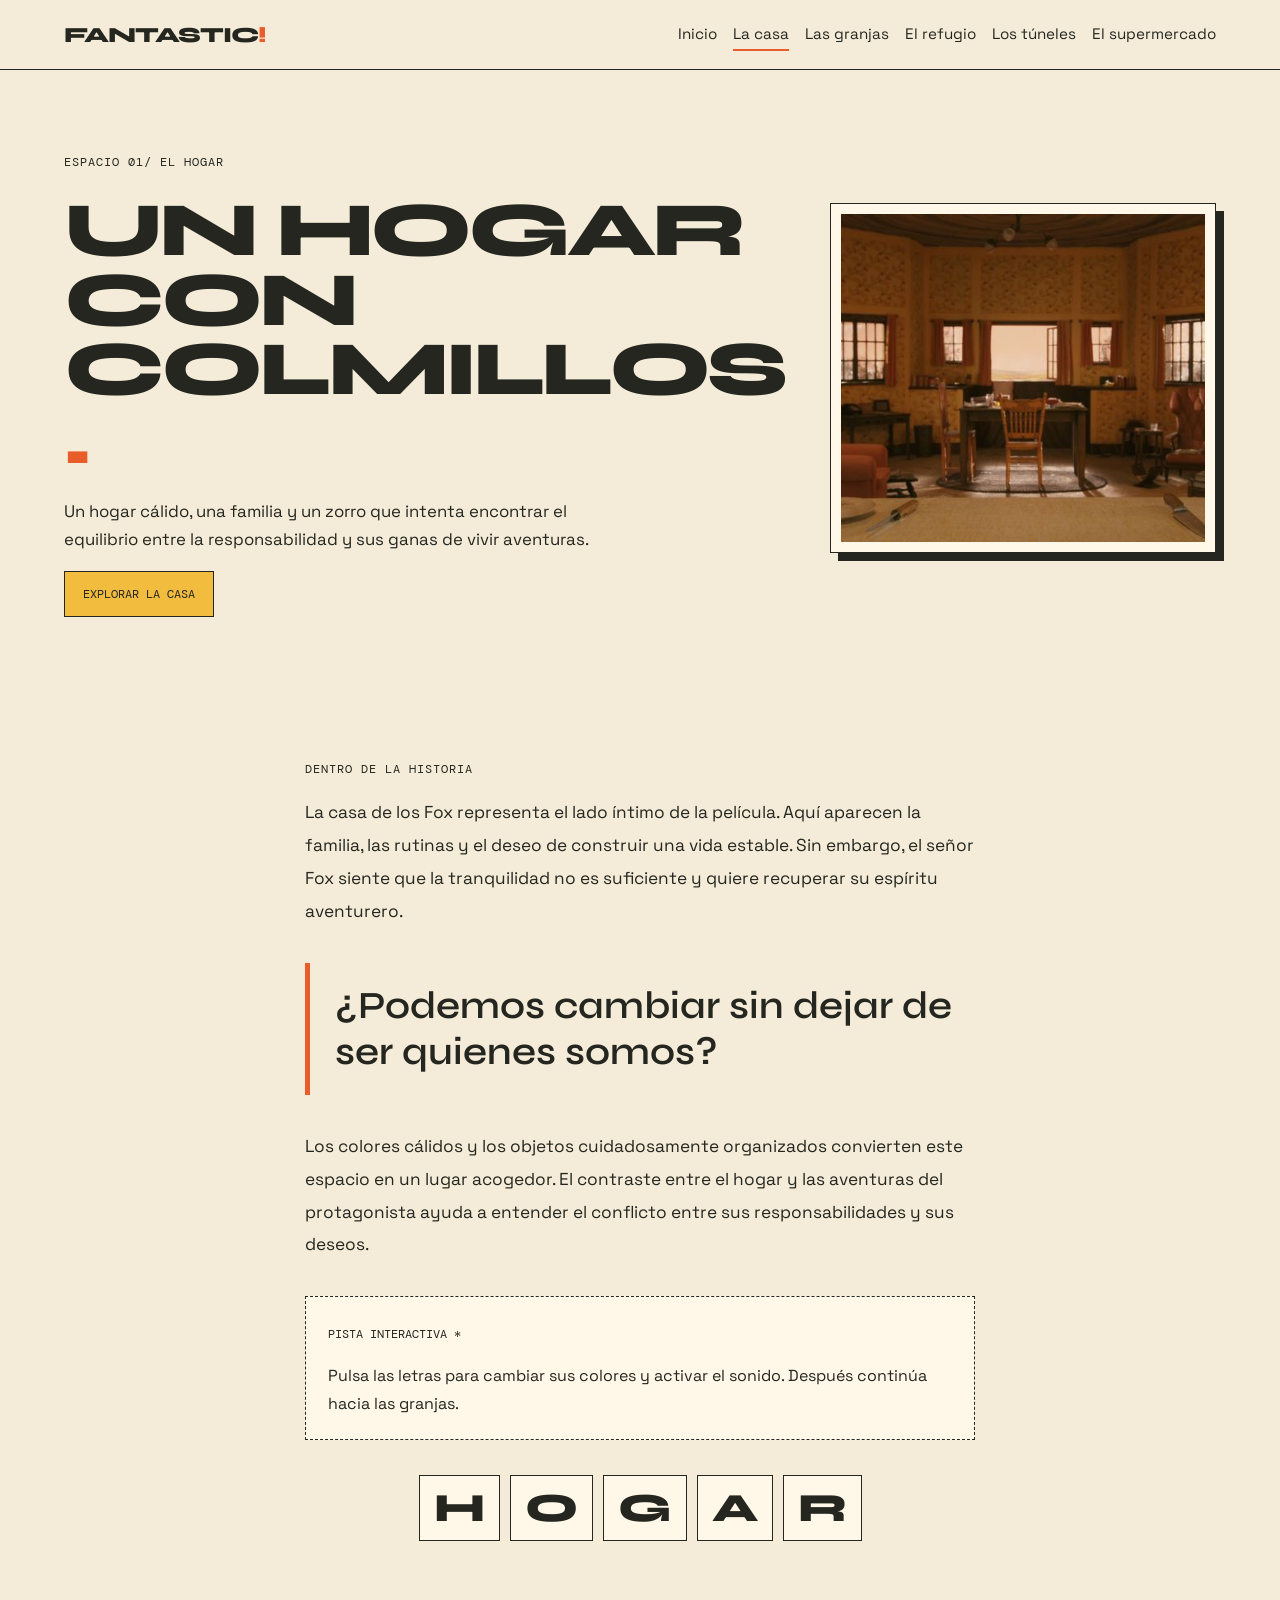
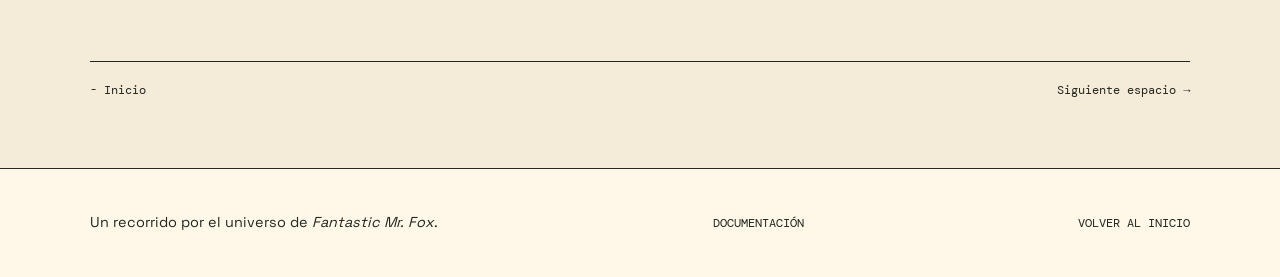
==== commit cb79ec6a: "ya" ====
--- a/casa.html
+++ b/casa.html
@@ -10,72 +10,70 @@
 <header class="navbar">
 <a class="logo" href="index.html">FANTASTIC<span>!</span></a>
 <nav>
- <a href="index.html">Inicio</a>
- <a class="activo" href="casa.html">La casa</a>
- <a href="granjas.html">Las granjas</a>
- <a href="refugio.html">El refugio</a>
- <a href="tuneles.html">Los túneles</a>
- <a href="supermercado.html">El supermercado</a>
+<a href="index.html">Inicio</a>
+<a class="activo" href="casa.html">La casa</a>
+<a href="granjas.html">Las granjas</a>
+<a href="refugio.html">El refugio</a>
+<a href="tuneles.html">Los túneles</a>
+<a href="supermercado.html">El supermercado</a>
 </nav>
 </header>
-<section class="reproductor">
-<span>♫ BANDA SONORA</span>
-<select id="selectorCancion">
- <option value="audio/ambiente.mp3">Ambiente general</option>
- <option value="audio/casa.mp3">La casa</option>
- <option value="audio/granjas.mp3">Las granjas</option>
- <option value="audio/tuneles.mp3">Los túneles</option>
- <option value="audio/supermercado.mp3">El supermercado</option>
-</select>
-<button id="botonSonido" class="boton-sonido">♫ REPRODUCIR</button>
-</section>
 <audio id="musica" preload="auto" loop></audio>
 <main class="pagina-espacio">
 <section class="cabecera-espacio">
- <div>
- <p class="etiqueta">ESPACIO 01 / EL HOGAR</p>
- <h1>UN HOGAR<br>CON COLMILLOS<span class="acento">.</span></h1>
- <p class="descripcion">
- Un hogar cálido, una familia y un zorro que intenta encontrar el equilibrio entre la responsabilidad y sus ganas de vivir aventuras.
- </p>
- <a href="#contenido" class="boton-principal">EXPLORAR LA CASA ↓</a>
- </div>
- <div class="marco">
- <img src="img/casa.jpg" alt="La casa de los Fox">
- </div>
+<div>
+<p class="etiqueta">ESPACIO 01/ EL HOGAR</p>
+<h1>UN HOGAR<br>CON COLMILLOS<span class="acento">.</span></h1>
+<p class="descripcion">
+Un hogar cálido, una familia y un zorro que intenta encontrar el equilibrio entre
+la responsabilidad y sus ganas de vivir aventuras.
+</p>
+<a href="#contenido" class="boton-principal">EXPLORAR LA CASA</a>
+</div>
+<div class="marco">
+<img src="img/casa.jpg" alt="La casa de los Fox" title="Toca la foto para activar la música">
+</div>
 </section>
 <section class="texto-espacio section-wrap" id="contenido">
- <p class="etiqueta">DENTRO DE LA HISTORIA</p>
- <p>
- La casa de los Fox representa el lado íntimo de la película. Aquí aparecen la familia, las rutinas y el deseo de construir una vida estable. Sin embargo, el señor Fox siente que la tranquilidad no es suficiente y quiere recuperar su espíritu aventurero.
- </p>
- <blockquote class="cita">
- ¿Podemos cambiar sin dejar de ser quienes somos?
- </blockquote>
- <p>
- Los colores cálidos y los objetos cuidadosamente organizados convierten este espacio en un lugar acogedor. El contraste entre el hogar y las aventuras del protagonista ayuda a entender el conflicto entre sus responsabilidades y sus deseos.
- </p>
- <div class="nota">
- <strong>PISTA INTERACTIVA ✳</strong>
- <p>
- Pulsa las letras para cambiar sus colores y activar el sonido. Después continúa hacia las granjas.
- </p>
- </div>
- <div class="letras-interactivas">
- <button>H</button><button>O</button><button>G</button><button>A</button><button>R</button>
+<p class="etiqueta">DENTRO DE LA HISTORIA</p>
+<p>
+La casa de los Fox representa el lado íntimo de la película. Aquí aparecen la
+familia, las rutinas y el deseo de construir una vida estable. Sin embargo, el
+señor Fox siente que la tranquilidad no es suficiente y quiere recuperar su
+espíritu aventurero.
+</p>
+<blockquote class="cita">
+¿Podemos cambiar sin dejar de ser quienes somos?
+</blockquote>
+<p>
+Los colores cálidos y los objetos cuidadosamente organizados convierten este
+espacio en un lugar acogedor. El contraste entre el hogar y las aventuras del
+protagonista ayuda a entender el conflicto entre sus responsabilidades y sus
+deseos.
+</p>
+<div class="nota">
+<strong>PISTA INTERACTIVA *</strong>
+<p>
+Pulsa las letras para cambiar sus colores y activar el sonido. Después continúa
+hacia las granjas.
+</p>
+</div>
+<div class="letras-interactivas">
+<button>H</button><button>O</button><button>G</button><button>A</button><button>R</button>
 </div>
 </section>
 <nav class="navegacion-espacios">
- <a href="index.html">← Inicio</a>
- <a href="granjas.html">Siguiente espacio →</a>
+<a href="index.html">- Inicio</a>
+<a href="granjas.html">Siguiente espacio →</a>
 </nav>
 </main>
 <footer class="pie">
 <p>Un recorrido por el universo de <em>Fantastic Mr. Fox</em>.</p>
-<a href="documentos.md">DOCUMENTACIÓN ↗</a>
-<a href="index.html">VOLVER AL INICIO ↑</a>
+<a href="documentos.md">DOCUMENTACIÓN</a>
+<a href="index.html">VOLVER AL INICIO</a>
 </footer>
 <script src="interacciones.js"></script>
 </body>
 </html>
 
+
--- a/css/estilo.css
+++ b/css/estilo.css
@@ -1,585 +1,501 @@
 @import url('https://fonts.googleapis.com/css2?family=DM+Mono:wght@400;500&family=Space+Grotesk:wght@400;500;600;700&family=Syne:wght@500;600;700;800&display=swap');
 
 :root {
-  --crema: #f4ecd9;
-  --papel: #fff8e9;
-  --negro: #24261f;
-  --naranja: #e85d2a;
-  --rojo: #b93726;
-  --mostaza: #f2bd3f;
-  --oliva: #687a45;
-  --azul: #6b8990;
+    --crema: #f4ecd9;
+    --papel: #fff8e9;
+    --negro: #24261f;
+    --naranja: #e85d2a;
+    --rojo: #693726;
+    --mostaza: #f2bd3f;
+    --oliva: #687a45;
+    --azul: #668990;
 }
 
 * {
-  box-sizing: border-box;
+    box-sizing: border-box;
 }
 
 html {
-  scroll-behavior: smooth;
+    scroll-behavior: smooth;
 }
 
 body {
-  margin: 0;
-  background: var(--crema);
-  color: var(--negro);
-  font-family: "Space Grotesk", sans-serif;
+    margin: 0;
+    background: var(--crema);
+    color: var(--negro);
+    font-family: "Space Grotesk", sans-serif;
 }
 
 a {
-  color: inherit;
-  text-decoration: none;
+    color: inherit;
+    text-decoration: none;
 }
 
 img {
-  display: block;
-  width: 100%;
-  height: auto;
-}
-
-button,
-select {
-  font: inherit;
+    display: block;
+    width: 100%;
+    height: auto;
+}
+
+button, select {
+    font: inherit;
 }
 
 .navbar {
-  display: flex;
-  align-items: center;
-  justify-content: space-between;
-  flex-wrap: wrap;
-  gap: 20px;
-  padding: 18px 5%;
-  border-bottom: 1px solid var(--negro);
+    display: flex;
+    align-items: center;
+    justify-content: space-between;
+    flex-wrap: wrap;
+    gap: 20px;
+    padding: 18px 5%;
+    border-bottom: 1px solid var(--negro);
 }
 
 .logo {
-  font-family: "Syne", sans-serif;
-  font-size: 1.35rem;
-  font-weight: 800;
-  letter-spacing: -1px;
-  white-space: nowrap;
-}
-
-.logo span,
-.acento,
-.punto {
-  color: var(--naranja);
+    font-family: "Syne", sans-serif;
+    font-size: 1.35rem;
+    font-weight: 800;
+    letter-spacing: -1px;
+    white-space: nowrap;
+}
+
+.logo span, .acento, .punto {
+    color: var(--naranja);
 }
 
 .navbar nav {
-  display: flex;
-  flex-wrap: wrap;
-  gap: 8px 16px;
+    display: flex;
+    flex-wrap: wrap;
+    gap: 8px 16px;
 }
 
 .navbar nav a {
-  font-size: .78rem;
-  padding: 6px 0;
-  border-bottom: 2px solid transparent;
+    font-size: 0.95rem;
+    padding: 6px 0;
+    border-bottom: 2px solid transparent;
 }
 
 .navbar nav a:hover,
 .navbar nav a.activo {
-  border-color: var(--naranja);
-}
-
-.reproductor {
-  display: flex;
-  align-items: center;
-  justify-content: center;
-  flex-wrap: wrap;
-  gap: 12px;
-  padding: 14px 5%;
-  background: var(--papel);
-  border-bottom: 1px solid var(--negro);
-}
-
-.reproductor span {
-  font: .7rem "DM Mono", monospace;
-}
-
-.reproductor select {
-  max-width: 100%;
-  padding: 10px;
-  border: 1px solid var(--negro);
-  background: var(--crema);
-  color: var(--negro);
-}
-
-.boton-sonido {
-  padding: 10px 15px;
-  border: 1px solid var(--negro);
-  background: var(--naranja);
-  color: white;
-  font: .72rem "DM Mono", monospace;
-  cursor: pointer;
-}
-
-.boton-sonido:hover {
-  background: var(--negro);
-}
-
-/* ---------- INICIO ---------- */
+    border-color: var(--naranja);
+}
+
 .hero {
-  padding: 60px 5% 35px;
-  display: grid;
-  grid-template-columns: 1fr 1.1fr;
-  gap: 40px;
-  align-items: center;
-}
-
-.etiqueta,
-.hero-index,
+    padding: 60px 5% 35px;
+    display: grid;
+    grid-template-columns: 1fr 1.1fr;
+    gap: 40px;
+    align-items: center;
+}
+
+.etiqueta, .hero-index, .video-pie {
+    font: 0.75rem "DM Mono", monospace;
+    letter-spacing: 1px;
+    line-height: 1.7;
+}
+
+.hero h1 {
+    font: 800 clamp(4rem, 8vw, 7.5rem)/0.82 "Syne", sans-serif;
+    letter-spacing: -0.05em;
+    margin: 25px 0;
+}
+
+.hero-texto, .descripcion {
+    max-width: 530px;
+    font-size: 1.05rem;
+    line-height: 1.7;
+}
+
+.boton-principal {
+    display: inline-block;
+    padding: 14px 18px;
+    border: 1px solid var(--negro);
+    background: var(--mostaza);
+    font: 0.75rem "DM Mono", monospace;
+    transition: 0.2s;
+}
+
+.boton-principal:hover {
+    background: var(--naranja);
+    color: white;
+    transform: translateY(-3px);
+}
+
+.marco {
+    padding: 10px;
+    border: 1px solid var(--negro);
+    background: var(--papel);
+    box-shadow: 8px 8px 0 var(--negro);
+    cursor: pointer;
+    transition: transform 0.15s, box-shadow 0.15s;
+}
+
+.marco:active {
+    transform: translate(4px, 4px);
+    box-shadow: 4px 4px 0 var(--negro);
+}
+
+/* Imagen de portada más grande en el inicio */
+.hero .marco img {
+    aspect-ratio: 1 / 1;
+    object-fit: cover;
+}
+
+.hero-index {
+    grid-column: 1/-1;
+    padding-top: 16px;
+    border-top: 1px solid var(--negro);
+}
+
+.section-wrap {
+    padding: 65px 7%;
+}
+
+.section-wrap h2, .section-heading h2, .letras-area h2 {
+    font: 800 clamp(2.7rem, 6vw, 5.2rem)/0.95 "Syne", sans-serif;
+    letter-spacing: -0.02em;
+    margin: 20px 0;
+}
+
+.intro-text {
+    max-width: 650px;
+    font-size: 1.1rem;
+    line-height: 1.8;
+}
+
+.section-heading {
+    display: flex;
+    align-items: end;
+    justify-content: space-between;
+    gap: 20px;
+    margin-bottom: 28px;
+}
+
+.cards {
+    display: grid;
+    grid-template-columns: repeat(2, minmax(0, 1fr));
+    gap: 28px;
+}
+
+.card {
+    display: block;
+    min-width: 0;
+    padding: 12px;
+    border: 1px solid var(--negro);
+    background: var(--papel);
+    transition: transform 0.2s, box-shadow 0.2s;
+}
+
+.card:last-child {
+    grid-column: 1/-1;
+}
+
+.card:hover {
+    transform: translateY(-6px) rotate(-0.5deg);
+    box-shadow: 6px 6px 0 var(--negro);
+}
+
+.card img {
+    aspect-ratio: 4 / 3;
+    object-fit: cover;
+    background: #d4c6a9;
+}
+
+.card:last-child img {
+    aspect-ratio: 21 / 9;
+}
+
+.card small {
+    display: block;
+    margin-top: 16px;
+    font: 0.68rem "DM Mono", monospace;
+    letter-spacing: 1px;
+}
+
+.card h3 {
+    font: 700 1.7rem "Syne", sans-serif;
+    margin: 8px 0 12px;
+}
+
+.letras-area {
+    text-align: center;
+    background: var(--mostaza);
+    padding: 65px 7%;
+}
+
+.letras-area > p:not(.etiqueta) {
+    line-height: 1.7;
+}
+
+.letras-interactivas {
+    display: flex;
+    justify-content: center;
+    flex-wrap: wrap;
+    gap: 10px;
+    margin: 25px 0;
+}
+
+.letras-interactivas button {
+    min-width: 66px;
+    padding: 8px 14px;
+    border: 1px solid var(--negro);
+    background: var(--papel);
+    color: var(--negro);
+    font: 800 2.5rem "Syne", sans-serif;
+    cursor: pointer;
+    transition: transform 0.15s, color 0.4s ease;
+}
+
+.letras-interactivas button:hover {
+    transform: rotate(-5deg) scale(1.08);
+}
+
+.letras-interactivas button.mueve, .letra-titulo.mueve {
+    animation: movimientoSutil 0.6s ease-in-out;
+}
+
+@keyframes movimientoSutil {
+    0% { transform: translateY(0) rotate(0deg); }
+    30% { transform: translateY(-6px) rotate(-3deg); }
+    65% { transform: translateY(1px) rotate(2deg); }
+    100% { transform: translateY(0) rotate(0deg); }
+}
+
+.palabra-titulo {
+    display: inline-block;
+    white-space: nowrap;
+}
+
+.letra-titulo {
+    display: inline-block;
+    transition: color 0.4s ease;
+    cursor: default;
+}
+
+.pagina-espacio {
+    padding-top: 35px;
+}
+
+.cabecera-espacio {
+    padding: 35px 5% 65px;
+    display: grid;
+    grid-template-columns: 0.9fr 1.1fr;
+    align-items: center;
+    gap: 45px;
+}
+
+.cabecera-espacio h1 {
+    font: 800 clamp(3.2rem, 6vw, 5.8rem)/0.9 "Syne", sans-serif;
+    letter-spacing: -0.05em;
+    margin: 24px 0;
+}
+
+.cabecera-espacio .marco img {
+    aspect-ratio: 1 / 0.9;
+    object-fit: cover;
+}
+
+.texto-espacio {
+    max-width: 850px;
+    margin: 0 auto;
+}
+
+.texto-espacio > p:not(.etiqueta) {
+    font-size: 1.08rem;
+    line-height: 1.9;
+}
+
+.cita {
+    margin: 35px 0;
+    padding: 20px 0 20px 25px;
+    border-left: 5px solid var(--naranja);
+    font: 600 clamp(1.5rem, 3vw, 2.4rem)/1.2 "Syne", sans-serif;
+}
+
+.nota {
+    margin: 35px 0;
+    padding: 22px;
+    border: 1px dashed var(--negro);
+    background: var(--papel);
+    line-height: 1.7;
+}
+
+.nota p {
+    margin-bottom: 0;
+}
+
+.nota strong {
+    font: 0.75rem "DM Mono", monospace;
+}
+
+.navegacion-espacios {
+    display: flex;
+    justify-content: space-between;
+    flex-wrap: wrap;
+    gap: 15px;
+    margin: 30px 7% 70px;
+    padding-top: 20px;
+    border-top: 1px solid var(--negro);
+}
+
+.navegacion-espacios a {
+    font: 0.75rem "DM Mono", monospace;
+}
+
+.navegacion-espacios a:hover {
+    color: var(--naranja);
+}
+
+.video-seccion {
+    max-width: 1000px;
+    margin: 0 auto 55px;
+    padding: 30px 5%;
+}
+
+.video-seccion h2 {
+    font: 800 clamp(2.5rem, 5vw, 4.5rem)/0.95 "Syne", sans-serif;
+    letter-spacing: -0.02em;
+    margin: 20px 0;
+}
+
+.video-seccion > p:not(.etiqueta):not(.video-pie) {
+    line-height: 1.7;
+    max-width: 700px;
+}
+
+.video-marco {
+    padding: 10px;
+    border: 1px solid var(--negro);
+    background: var(--papel);
+    box-shadow: 7px 7px 0 var(--negro);
+}
+
+.video-granjas {
+    display: block;
+    width: 100%;
+    max-height: 560px;
+    height: auto;
+    background: var(--negro);
+}
+
 .video-pie {
-  font: .7rem "DM Mono", monospace;
-  letter-spacing: 1px;
-  line-height: 1.7;
-}
-
-.hero h1 {
-  font: 800 clamp(4rem, 8vw, 7.5rem)/.82 "Syne", sans-serif;
-  letter-spacing: -.085em;
-  margin: 25px 0;
-}
-
-.hero-texto,
-.descripcion {
-  max-width: 530px;
-  font-size: 1.05rem;
-  line-height: 1.7;
-}
-
-.boton-principal {
-  display: inline-block;
-  padding: 14px 18px;
-  border: 1px solid var(--negro);
-  background: var(--mostaza);
-  font: .73rem "DM Mono", monospace;
-  transition: .2s;
-}
-
-.boton-principal:hover {
-  background: var(--naranja);
-  color: white;
-  transform: translateY(-3px);
-}
-
-.marco {
-  padding: 10px;
-  border: 1px solid var(--negro);
-  background: var(--papel);
-  box-shadow: 8px 8px 0 var(--negro);
-}
-
-/* La foto es clicable: activa la música */
-.marco {
-  cursor: pointer;
-  transition: transform .15s, box-shadow .15s;
-}
-
-.marco:active {
-  transform: translate(4px, 4px);
-  box-shadow: 4px 4px 0 var(--negro);
-}
-
-/* Imagen grande de portada */
-.hero .marco img {
-  aspect-ratio: 4 / 5;
-  object-fit: cover;
-}
-
-.hero-index {
-  grid-column: 1 / -1;
-  padding-top: 16px;
-  border-top: 1px solid var(--negro);
-}
-
-.section-wrap {
-  padding: 65px 7%;
-}
-
-.section-wrap h2,
-.section-heading h2,
-.letras-area h2 {
-  font: 800 clamp(2.7rem, 6vw, 5.2rem)/.95 "Syne", sans-serif;
-  letter-spacing: -.06em;
-  margin: 20px 0;
-}
-
-.intro-text {
-  max-width: 650px;
-  font-size: 1.1rem;
-  line-height: 1.8;
-}
-
-.section-heading {
-  display: flex;
-  align-items: end;
-  justify-content: space-between;
-  gap: 20px;
-  margin-bottom: 28px;
-}
-
-/* Tarjetas más grandes: 2 columnas, la última ocupa todo el ancho */
-.cards {
-  display: grid;
-  grid-template-columns: repeat(2, minmax(0, 1fr));
-  gap: 28px;
-}
-
-.card {
-  display: block;
-  min-width: 0;
-  padding: 12px;
-  border: 1px solid var(--negro);
-  background: var(--papel);
-  transition: transform .2s, box-shadow .2s;
-}
-
-.card:last-child {
-  grid-column: 1 / -1;
-}
-
-.card:hover {
-  transform: translateY(-6px) rotate(-.5deg);
-  box-shadow: 6px 6px 0 var(--negro);
-}
-
-.card img {
-  aspect-ratio: 4 / 3;
-  object-fit: cover;
-  background: #d4c6a9;
-}
-
-.card:last-child img {
-  aspect-ratio: 21 / 9;
-}
-
-.card small {
-  display: block;
-  margin-top: 16px;
-  font: .68rem "DM Mono", monospace;
-  letter-spacing: 1px;
-}
-
-.card h3 {
-  font: 700 1.7rem "Syne", sans-serif;
-  margin: 8px 0 12px;
-}
-
-/* ---------- LETRAS INTERACTIVAS ---------- */
-.letras-area {
-  text-align: center;
-  background: var(--mostaza);
-  padding: 65px 7%;
-}
-
-.letras-area > p:not(.etiqueta) {
-  line-height: 1.7;
-}
-
-.letras-interactivas {
-  display: flex;
-  justify-content: center;
-  flex-wrap: wrap;
-  gap: 10px;
-  margin: 25px 0;
-}
-
-.letras-interactivas button {
-  min-width: 66px;
-  padding: 8px 14px;
-  border: 1px solid var(--negro);
-  background: var(--papel);
-  color: var(--negro);
-  font: 800 2.5rem "Syne", sans-serif;
-  cursor: pointer;
-  transition: transform .15s, color .4s ease;
-}
-
-.letras-interactivas button:hover {
-  transform: rotate(-5deg) scale(1.08);
-}
-
-/* Movimiento sutil al tocar una letra */
-.letras-interactivas button.mueve,
-.letra-titulo.mueve {
-  animation: movimientoSutil .6s ease-in-out;
-}
-
-@keyframes movimientoSutil {
-  0%   { transform: translateY(0) rotate(0deg); }
-  30%  { transform: translateY(-6px) rotate(-3deg); }
-  65%  { transform: translateY(1px) rotate(2deg); }
-  100% { transform: translateY(0) rotate(0deg); }
-}
-
-/* Letras de los títulos (se separan con JavaScript) */
-.palabra-titulo {
-  display: inline-block;
-  white-space: nowrap;
-}
-
-.letra-titulo {
-  display: inline-block;
-  transition: color .4s ease;
-  cursor: default;
-}
-
-/* ---------- PÁGINAS DE ESPACIOS ---------- */
-.pagina-espacio {
-  padding-top: 35px;
-}
-
-.cabecera-espacio {
-  padding: 35px 5% 65px;
-  display: grid;
-  grid-template-columns: .9fr 1.1fr;
-  align-items: center;
-  gap: 45px;
-}
-
-.cabecera-espacio h1 {
-  font: 800 clamp(3.2rem, 6vw, 5.8rem)/.9 "Syne", sans-serif;
-  letter-spacing: -.075em;
-  margin: 24px 0;
-}
-
-/* Imagen grande en cada espacio */
-.cabecera-espacio .marco img {
-  aspect-ratio: 1 / .9;
-  object-fit: cover;
-}
-
-.texto-espacio {
-  max-width: 850px;
-  margin: 0 auto;
-}
-
-.texto-espacio > p:not(.etiqueta) {
-  font-size: 1.08rem;
-  line-height: 1.9;
-}
-
-.cita {
-  margin: 35px 0;
-  padding: 20px 0 20px 25px;
-  border-left: 5px solid var(--naranja);
-  font: 600 clamp(1.5rem, 3vw, 2.4rem)/1.2 "Syne", sans-serif;
-}
-
-.nota {
-  margin: 35px 0;
-  padding: 22px;
-  border: 1px dashed var(--negro);
-  background: var(--papel);
-  line-height: 1.7;
-}
-
-.nota p {
-  margin-bottom: 0;
-}
-
-.nota strong {
-  font: .75rem "DM Mono", monospace;
-}
-
-.navegacion-espacios {
-  display: flex;
-  justify-content: space-between;
-  flex-wrap: wrap;
-  gap: 15px;
-  margin: 30px 7% 70px;
-  padding-top: 20px;
-  border-top: 1px solid var(--negro);
-}
-
-.navegacion-espacios a {
-  font: .75rem "DM Mono", monospace;
-}
-
-.navegacion-espacios a:hover {
-  color: var(--naranja);
-}
-
-/* ---------- VIDEO DE LAS GRANJAS ---------- */
-.video-seccion {
-  max-width: 1000px;
-  margin: 0 auto 55px;
-  padding: 30px 5%;
-}
-
-.video-seccion h2 {
-  font: 800 clamp(2.5rem, 5vw, 4.5rem)/.95 "Syne", sans-serif;
-  letter-spacing: -.06em;
-  margin: 20px 0;
-}
-
-.video-seccion > p:not(.etiqueta):not(.video-pie) {
-  line-height: 1.7;
-  max-width: 700px;
-}
-
-.video-marco {
-  padding: 10px;
-  border: 1px solid var(--negro);
-  background: var(--papel);
-  box-shadow: 7px 7px 0 var(--negro);
-}
-
-.video-granjas {
-  display: block;
-  width: 100%;
-  max-height: 560px;
-  height: auto;
-  background: var(--negro);
-}
-
-.video-pie {
-  margin-top: 18px;
-  line-height: 1.7;
+    margin-top: 18px;
+    line-height: 1.7;
 }
 
 .granjeros-grid {
-  display: grid;
-  grid-template-columns: repeat(3, minmax(0, 1fr));
-  gap: 18px;
-  margin-top: 30px;
+    display: grid;
+    grid-template-columns: repeat(3, minmax(0, 1fr));
+    gap: 18px;
+    margin-top: 30px;
 }
 
 .granjero {
-  padding: 22px;
-  background: var(--papel);
-  border: 1px solid var(--negro);
-  transition: transform .2s;
+    padding: 22px;
+    background: var(--papel);
+    border: 1px solid var(--negro);
+    transition: transform 0.2s;
 }
 
 .granjero:hover {
-  transform: translateY(-5px);
+    transform: translateY(-5px);
 }
 
 .granjero small {
-  font: .75rem "DM Mono", monospace;
+    font: 0.75rem "DM Mono", monospace;
 }
 
 .granjero h3 {
-  font: 700 1.6rem "Syne", sans-serif;
-  margin: 15px 0 12px;
+    font: 700 1.6rem "Syne", sans-serif;
+    margin: 15px 0 12px;
 }
 
 .granjero p {
-  font-size: .9rem;
-  line-height: 1.7;
-  margin-bottom: 0;
-}
-
-/* ---------- PIE DE PÁGINA ---------- */
+    font-size: 0.95rem;
+    line-height: 1.7;
+    margin-bottom: 0;
+}
+
 .pie {
-  display: flex;
-  align-items: center;
-  justify-content: space-between;
-  flex-wrap: wrap;
-  gap: 18px;
-  padding: 28px 7%;
-  border-top: 1px solid var(--negro);
-  background: var(--papel);
+    display: flex;
+    align-items: center;
+    justify-content: space-between;
+    flex-wrap: wrap;
+    gap: 18px;
+    padding: 28px 7%;
+    border-top: 1px solid var(--negro);
+    background: var(--papel);
 }
 
 .pie p {
-  font-size: .8rem;
-  line-height: 1.6;
+    font-size: 0.9rem;
+    line-height: 1.6;
 }
 
 .pie a {
-  font: .7rem "DM Mono", monospace;
+    font: 0.75rem "DM Mono", monospace;
 }
 
 .pie a:hover {
-  color: var(--naranja);
-}
-
-/* ---------- TABLET Y CELULAR ---------- */
+    color: var(--naranja);
+}
+
 @media (max-width: 900px) {
-  .hero,
-  .cabecera-espacio {
-    grid-template-columns: 1fr;
-  }
-
-  .hero {
-    padding-top: 45px;
-  }
+    .hero, .cabecera-espacio {
+        grid-template-columns: 1fr;
+    }
+    .hero {
+        padding-top: 45px;
+    }
 }
 
 @media (max-width: 600px) {
-  .navbar {
-    align-items: flex-start;
-    flex-direction: column;
-  }
-
-  .navbar nav {
-    gap: 5px 12px;
-  }
-
-  .navbar nav a {
-    font-size: .72rem;
-  }
-
-  .hero h1 {
-    font-size: clamp(3.5rem, 17vw, 5.5rem);
-  }
-
-  .section-wrap {
-    padding: 48px 6%;
-  }
-
-  .cards,
-  .granjeros-grid {
-    grid-template-columns: 1fr;
-  }
-
-  .card:last-child img {
-    aspect-ratio: 4 / 3;
-  }
-
-  .section-heading {
-    align-items: flex-start;
-    flex-direction: column;
-  }
-
-  .cabecera-espacio {
-    padding: 25px 6% 45px;
-    gap: 30px;
-  }
-
-  .cabecera-espacio h1 {
-    font-size: clamp(3rem, 14vw, 5rem);
-  }
-
-  .reproductor {
-    align-items: stretch;
-    flex-direction: column;
-  }
-
-  .reproductor select,
-  .reproductor button {
-    width: 100%;
-  }
-
-  .navegacion-espacios {
-    margin-left: 6%;
-    margin-right: 6%;
-  }
-
-  .pie {
-    align-items: flex-start;
-    flex-direction: column;
-  }
-}
-
-/* Respeta a quien prefiere menos movimiento */
+    .navbar {
+        align-items: flex-start;
+        flex-direction: column;
+    }
+    .navbar nav {
+        gap: 5px 12px;
+    }
+    .navbar nav a {
+        font-size: 0.82rem;
+    }
+    .hero h1 {
+        font-size: clamp(3.5rem, 14vw, 5.5rem);
+    }
+    .section-wrap {
+        padding: 48px 6%;
+    }
+    .cards, .granjeros-grid {
+        grid-template-columns: 1fr;
+    }
+    .card:last-child img {
+        aspect-ratio: 4 / 3;
+    }
+    .section-heading {
+        align-items: flex-start;
+        flex-direction: column;
+    }
+    .cabecera-espacio {
+        padding: 25px 6% 45px;
+        gap: 30px;
+    }
+    .cabecera-espacio h1 {
+        font-size: clamp(3rem, 12vw, 5rem);
+    }
+    .navegacion-espacios {
+        margin-left: 6%;
+        margin-right: 6%;
+    }
+    .pie {
+        align-items: flex-start;
+        flex-direction: column;
+    }
+}
+
 @media (prefers-reduced-motion: reduce) {
-  .letras-interactivas button.mueve,
-  .letra-titulo.mueve {
-    animation: none;
-  }
-}
+    .letras-interactivas button.mueve, .letra-titulo.mueve {
+        animation: none;
+    }
+}
+
